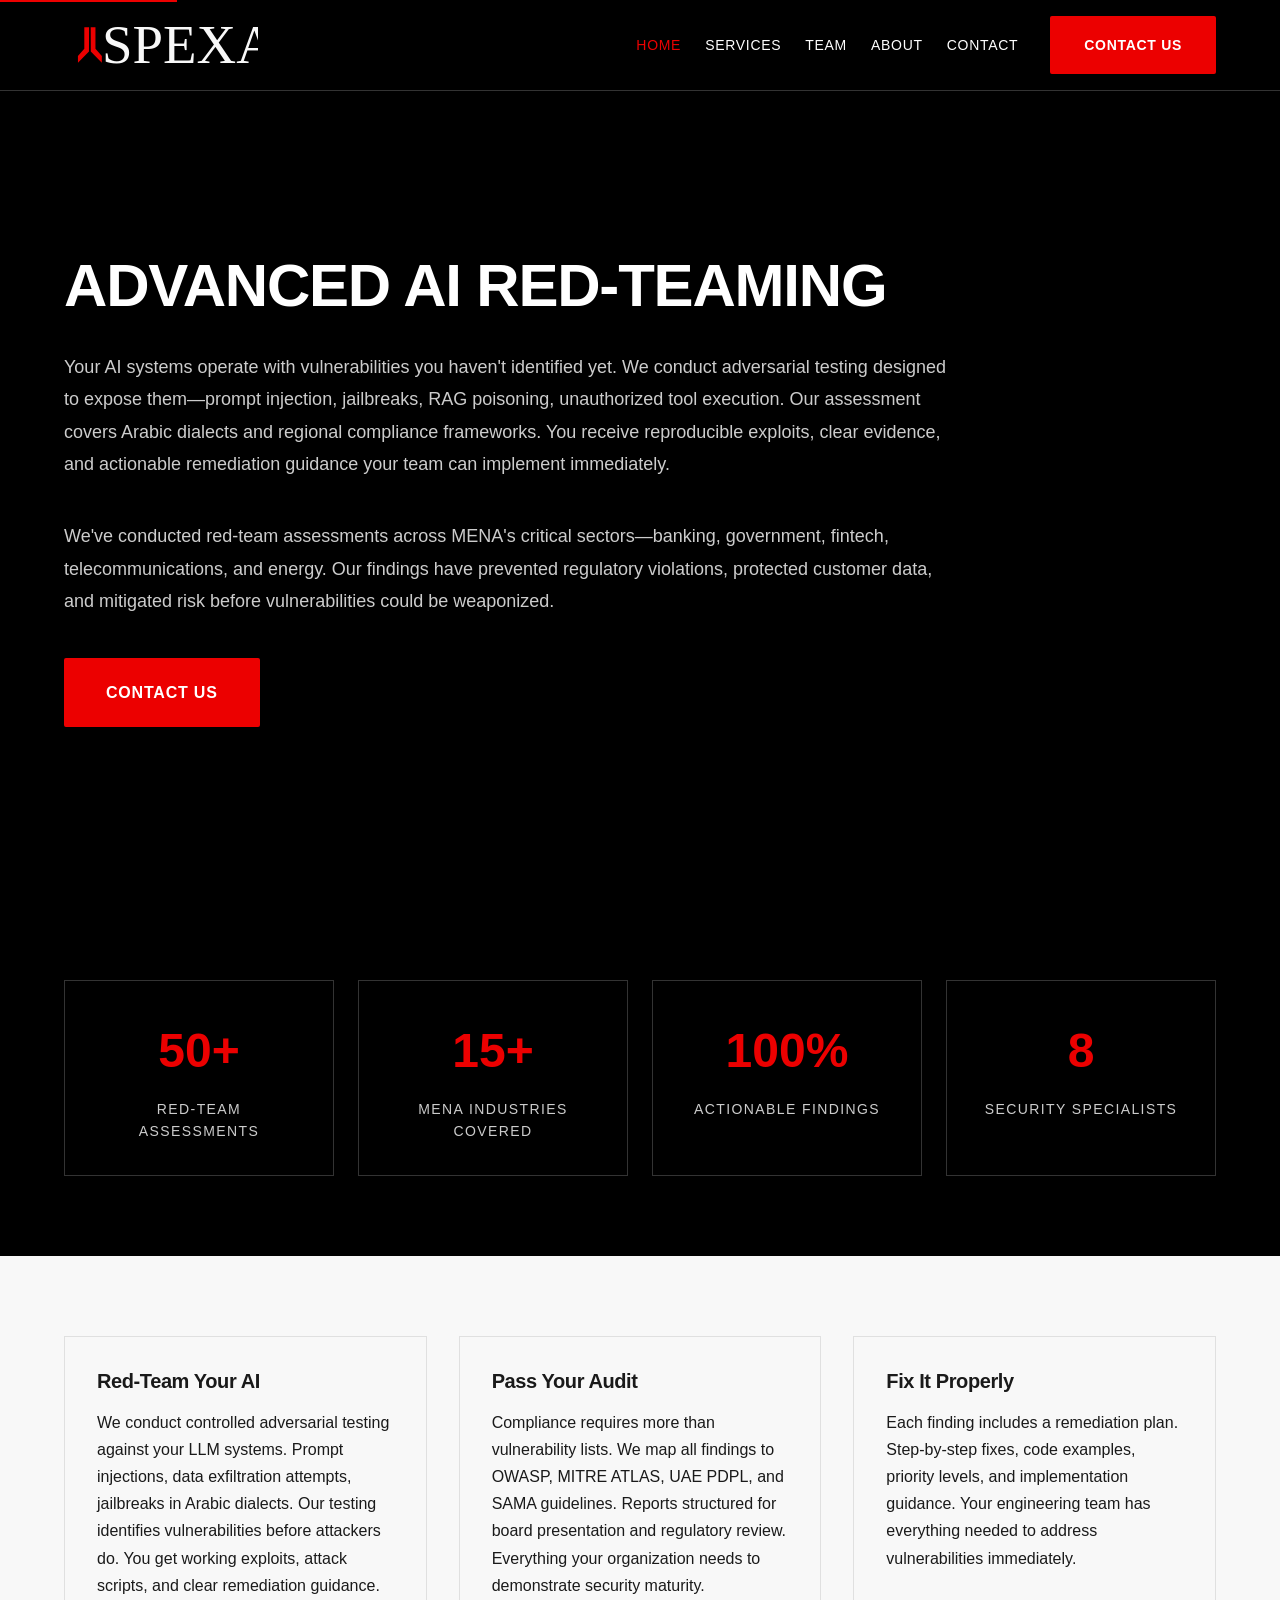
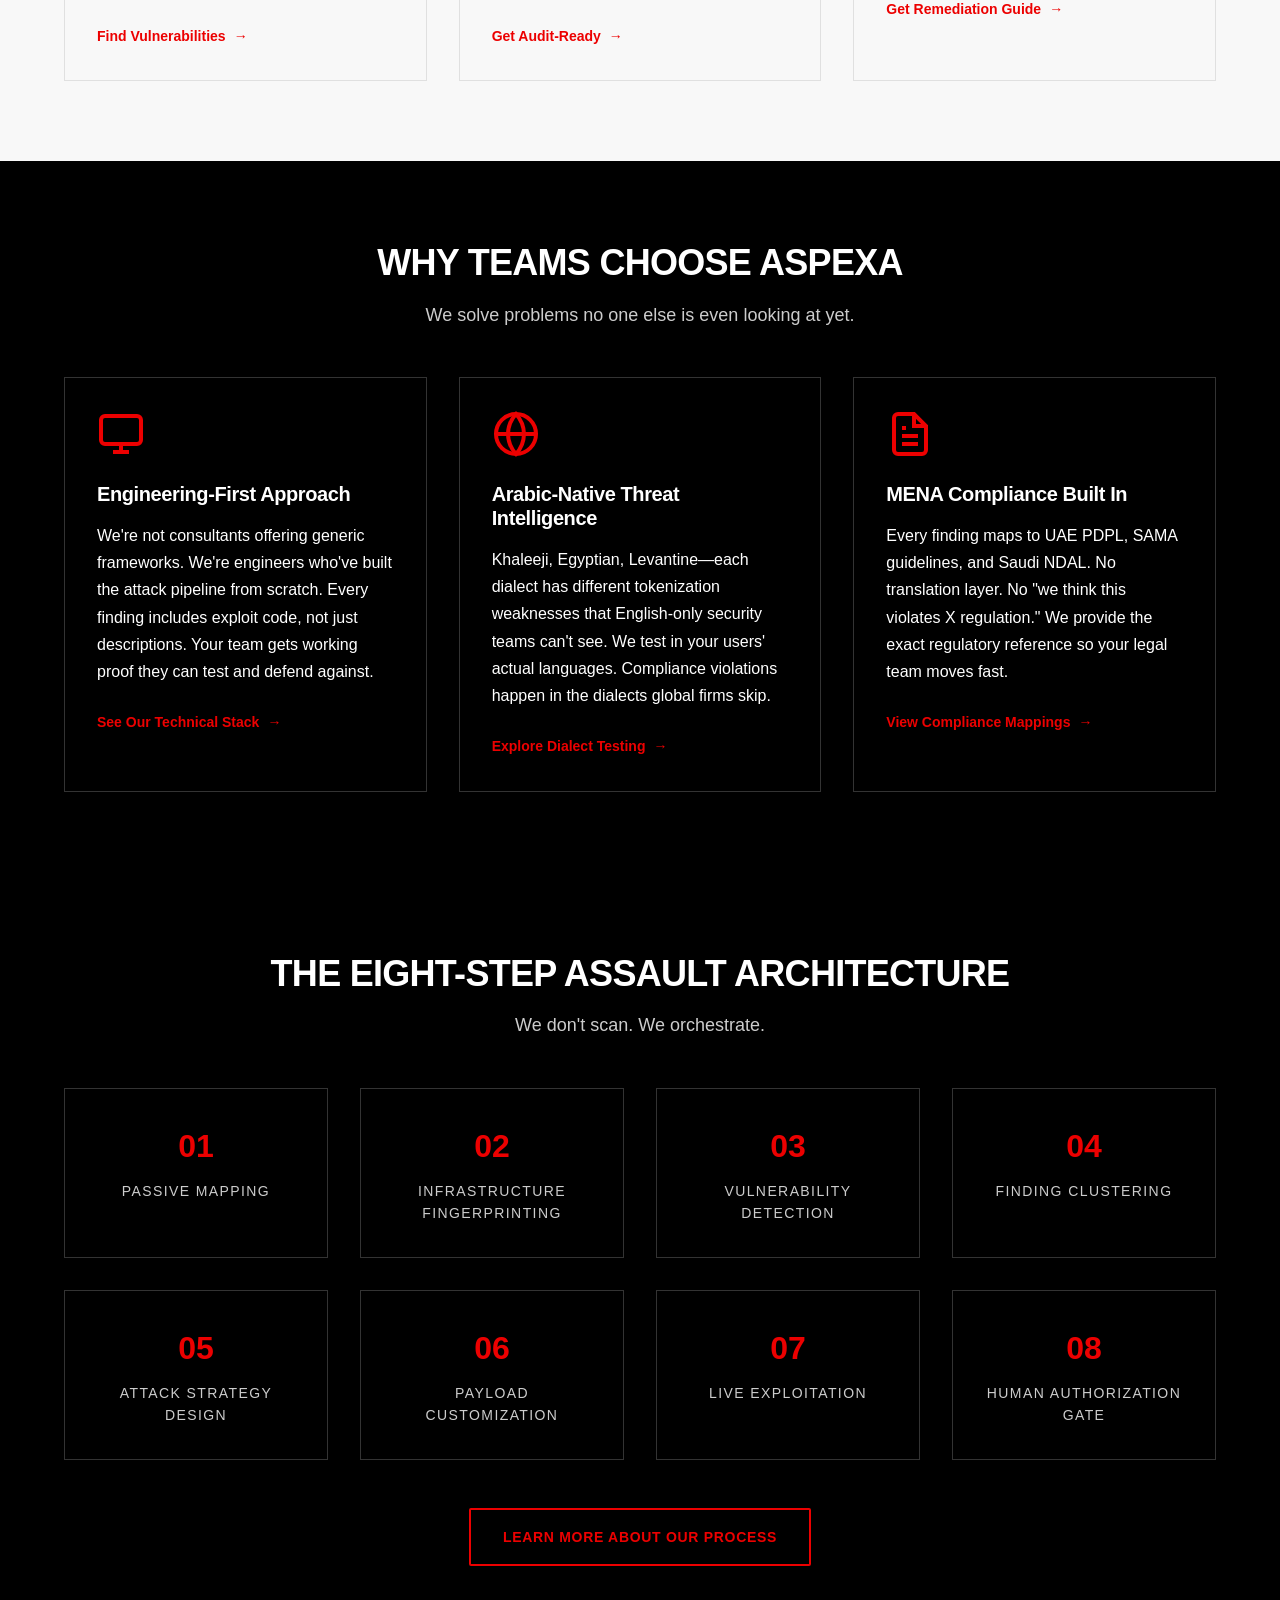
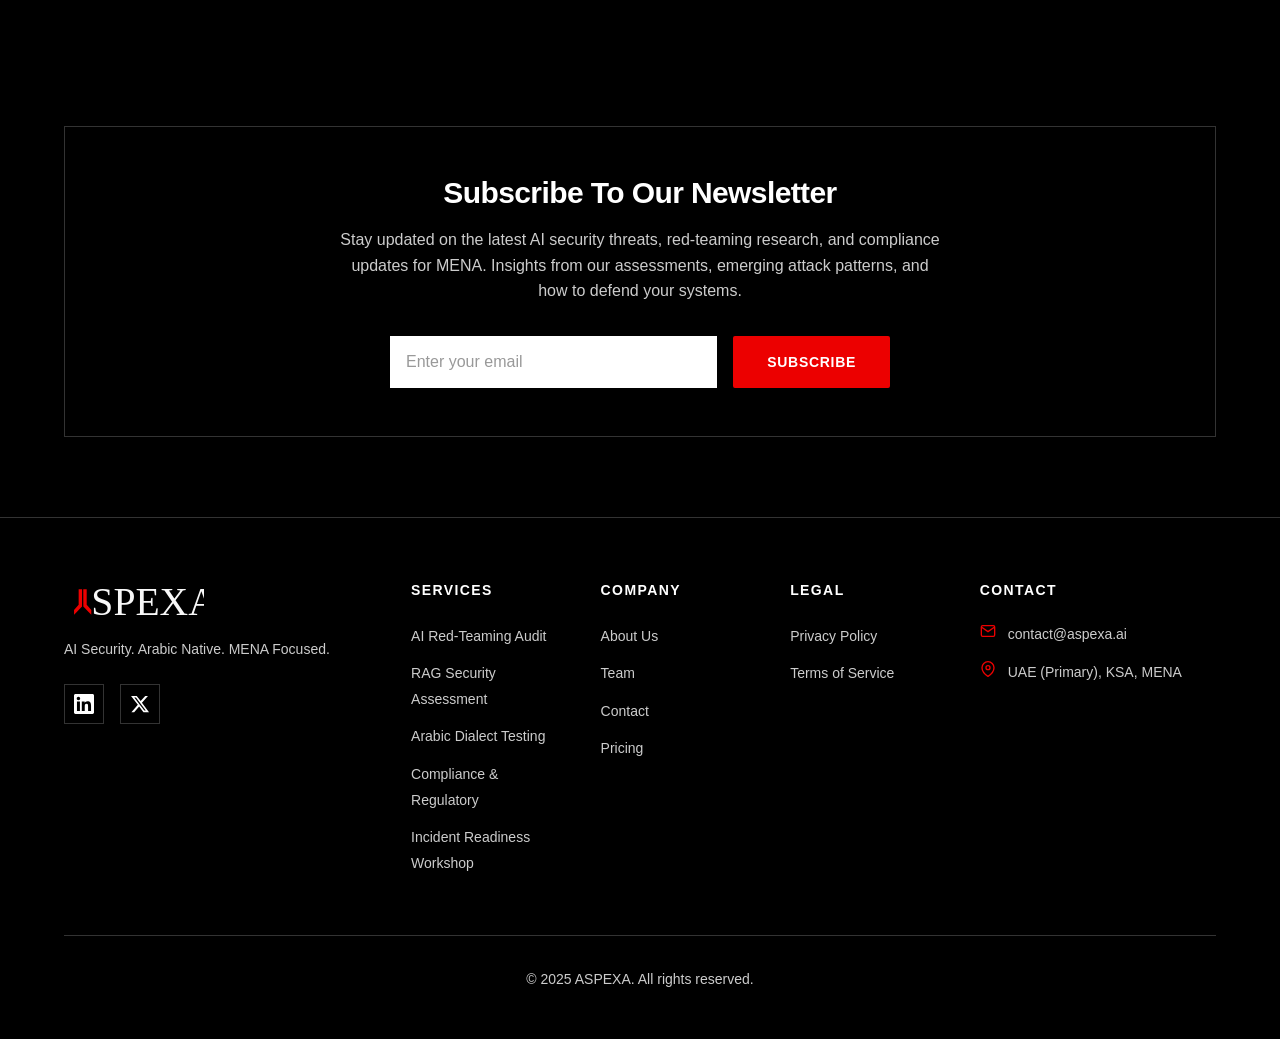
==== index.html @ b516cc1c "Build complete ASPEXA website with professional cybersecurity design - Add homepage with hero sectio" ====
<!DOCTYPE html>
<html lang="en">
<head>
  <meta charset="UTF-8">
  <meta name="viewport" content="width=device-width, initial-scale=1.0">
  <meta name="description" content="ASPEXA - Advanced AI Red-Teaming for MENA. We conduct adversarial testing against LLM systems in Arabic dialects with regional compliance mapping.">
  <meta name="keywords" content="AI security, red-teaming, Arabic AI, MENA cybersecurity, LLM security, prompt injection, RAG security">
  <meta name="author" content="ASPEXA">

  <!-- Open Graph -->
  <meta property="og:title" content="ASPEXA - Advanced AI Red-Teaming">
  <meta property="og:description" content="AI Security. Arabic Native. MENA Focused. We red-team AI systems in Arabic dialects and regional contexts.">
  <meta property="og:type" content="website">
  <meta property="og:url" content="https://aspexa.ai">
  <meta property="og:image" content="logos/PNG/Primary Logo/Aspexa_Logo_2025_Primary_White.png">

  <!-- Favicon -->
  <link rel="icon" type="image/png" href="logos/PNG/Snake Icons/Snake Head Icon Red.png">

  <title>ASPEXA - Advanced AI Red-Teaming</title>
  <link rel="stylesheet" href="css/styles.css">
</head>
<body>
  <!-- Skip to content link for accessibility -->
  <a href="#main-content" class="skip-link">Skip to main content</a>

  <!-- Navigation -->
  <nav class="navbar" role="navigation" aria-label="Main navigation">
    <div class="container navbar-inner">
      <a href="index.html" class="navbar-logo" aria-label="ASPEXA Home">
        <img src="logos/SVG/Primary Logo/Aspexa_Logo_2025_Primary_White.svg" alt="ASPEXA Logo" width="140" height="40">
      </a>

      <div class="navbar-menu">
        <ul class="navbar-links">
          <li><a href="index.html" class="navbar-link active">Home</a></li>
          <li><a href="services.html" class="navbar-link">Services</a></li>
          <li><a href="team.html" class="navbar-link">Team</a></li>
          <li><a href="about.html" class="navbar-link">About</a></li>
          <li><a href="contact.html" class="navbar-link">Contact</a></li>
        </ul>
        <a href="contact.html" class="btn btn-primary">Contact Us</a>
      </div>

      <button class="navbar-toggle" aria-label="Toggle menu" aria-expanded="false">
        <span></span>
        <span></span>
        <span></span>
      </button>
    </div>
  </nav>

  <!-- Mobile Menu -->
  <div class="mobile-menu" id="mobile-menu" role="navigation" aria-label="Mobile navigation">
    <ul class="mobile-menu-links">
      <li><a href="index.html" class="mobile-menu-link">Home</a></li>
      <li><a href="services.html" class="mobile-menu-link">Services</a></li>
      <li><a href="team.html" class="mobile-menu-link">Team</a></li>
      <li><a href="about.html" class="mobile-menu-link">About</a></li>
      <li><a href="contact.html" class="mobile-menu-link">Contact</a></li>
      <li><a href="pricing.html" class="mobile-menu-link">Pricing</a></li>
    </ul>
  </div>

  <!-- Main Content -->
  <main id="main-content">
    <!-- Hero Section -->
    <section class="hero section-dark">
      <div class="container">
        <div class="hero-content">
          <h1 class="hero-headline">Advanced AI Red-Teaming</h1>
          <p class="hero-subheadline">
            Your AI systems operate with vulnerabilities you haven't identified yet. We conduct adversarial testing designed to expose them—prompt injection, jailbreaks, RAG poisoning, unauthorized tool execution. Our assessment covers Arabic dialects and regional compliance frameworks. You receive reproducible exploits, clear evidence, and actionable remediation guidance your team can implement immediately.
          </p>
          <p class="hero-subheadline">
            We've conducted red-team assessments across MENA's critical sectors—banking, government, fintech, telecommunications, and energy. Our findings have prevented regulatory violations, protected customer data, and mitigated risk before vulnerabilities could be weaponized.
          </p>
          <a href="contact.html" class="btn btn-primary btn-lg">Contact Us</a>
        </div>
      </div>
    </section>

    <!-- Stats Section -->
    <section class="section section-dark">
      <div class="container">
        <div class="stats-grid">
          <div class="stat-card">
            <div class="stat-number">50+</div>
            <div class="stat-label">Red-Team Assessments</div>
          </div>
          <div class="stat-card">
            <div class="stat-number">15+</div>
            <div class="stat-label">MENA Industries Covered</div>
          </div>
          <div class="stat-card">
            <div class="stat-number">100%</div>
            <div class="stat-label">Actionable Findings</div>
          </div>
          <div class="stat-card">
            <div class="stat-number">8</div>
            <div class="stat-label">Security Specialists</div>
          </div>
        </div>
      </div>
    </section>

    <!-- Service Cards Section -->
    <section class="section section-light">
      <div class="container">
        <div class="grid grid-3">
          <article class="card">
            <h3 class="card-title">Red-Team Your AI</h3>
            <p class="card-content">
              We conduct controlled adversarial testing against your LLM systems. Prompt injections, data exfiltration attempts, jailbreaks in Arabic dialects. Our testing identifies vulnerabilities before attackers do. You get working exploits, attack scripts, and clear remediation guidance.
            </p>
            <a href="services.html" class="link-arrow">Find Vulnerabilities <span aria-hidden="true">&rarr;</span></a>
          </article>

          <article class="card">
            <h3 class="card-title">Pass Your Audit</h3>
            <p class="card-content">
              Compliance requires more than vulnerability lists. We map all findings to OWASP, MITRE ATLAS, UAE PDPL, and SAMA guidelines. Reports structured for board presentation and regulatory review. Everything your organization needs to demonstrate security maturity.
            </p>
            <a href="services.html" class="link-arrow">Get Audit-Ready <span aria-hidden="true">&rarr;</span></a>
          </article>

          <article class="card">
            <h3 class="card-title">Fix It Properly</h3>
            <p class="card-content">
              Each finding includes a remediation plan. Step-by-step fixes, code examples, priority levels, and implementation guidance. Your engineering team has everything needed to address vulnerabilities immediately.
            </p>
            <a href="services.html" class="link-arrow">Get Remediation Guide <span aria-hidden="true">&rarr;</span></a>
          </article>
        </div>
      </div>
    </section>

    <!-- Why Choose Us Section -->
    <section class="section section-dark">
      <div class="container">
        <div class="section-header text-center">
          <h2 class="section-title">Why Teams Choose ASPEXA</h2>
          <p class="section-subtitle" style="margin: 0 auto;">We solve problems no one else is even looking at yet.</p>
        </div>

        <div class="grid grid-3">
          <article class="card card-dark">
            <svg class="card-icon" viewBox="0 0 24 24" fill="none" stroke="currentColor" stroke-width="2" aria-hidden="true">
              <rect x="2" y="3" width="20" height="14" rx="2" ry="2"></rect>
              <line x1="8" y1="21" x2="16" y2="21"></line>
              <line x1="12" y1="17" x2="12" y2="21"></line>
            </svg>
            <h3 class="card-title">Engineering-First Approach</h3>
            <p class="card-content">
              We're not consultants offering generic frameworks. We're engineers who've built the attack pipeline from scratch. Every finding includes exploit code, not just descriptions. Your team gets working proof they can test and defend against.
            </p>
            <a href="about.html" class="link-arrow">See Our Technical Stack <span aria-hidden="true">&rarr;</span></a>
          </article>

          <article class="card card-dark">
            <svg class="card-icon" viewBox="0 0 24 24" fill="none" stroke="currentColor" stroke-width="2" aria-hidden="true">
              <circle cx="12" cy="12" r="10"></circle>
              <line x1="2" y1="12" x2="22" y2="12"></line>
              <path d="M12 2a15.3 15.3 0 0 1 4 10 15.3 15.3 0 0 1-4 10 15.3 15.3 0 0 1-4-10 15.3 15.3 0 0 1 4-10z"></path>
            </svg>
            <h3 class="card-title">Arabic-Native Threat Intelligence</h3>
            <p class="card-content">
              Khaleeji, Egyptian, Levantine—each dialect has different tokenization weaknesses that English-only security teams can't see. We test in your users' actual languages. Compliance violations happen in the dialects global firms skip.
            </p>
            <a href="services.html" class="link-arrow">Explore Dialect Testing <span aria-hidden="true">&rarr;</span></a>
          </article>

          <article class="card card-dark">
            <svg class="card-icon" viewBox="0 0 24 24" fill="none" stroke="currentColor" stroke-width="2" aria-hidden="true">
              <path d="M14 2H6a2 2 0 0 0-2 2v16a2 2 0 0 0 2 2h12a2 2 0 0 0 2-2V8z"></path>
              <polyline points="14 2 14 8 20 8"></polyline>
              <line x1="16" y1="13" x2="8" y2="13"></line>
              <line x1="16" y1="17" x2="8" y2="17"></line>
              <polyline points="10 9 9 9 8 9"></polyline>
            </svg>
            <h3 class="card-title">MENA Compliance Built In</h3>
            <p class="card-content">
              Every finding maps to UAE PDPL, SAMA guidelines, and Saudi NDAL. No translation layer. No "we think this violates X regulation." We provide the exact regulatory reference so your legal team moves fast.
            </p>
            <a href="about.html" class="link-arrow">View Compliance Mappings <span aria-hidden="true">&rarr;</span></a>
          </article>
        </div>
      </div>
    </section>

    <!-- Methodology Section -->
    <section class="section section-dark">
      <div class="container">
        <div class="section-header text-center">
          <h2 class="section-title">The Eight-Step Assault Architecture</h2>
          <p class="section-subtitle" style="margin: 0 auto;">We don't scan. We orchestrate.</p>
        </div>

        <div class="grid grid-4">
          <div class="stat-card">
            <div class="stat-number" style="font-size: 2rem;">01</div>
            <div class="stat-label">Passive Mapping</div>
          </div>
          <div class="stat-card">
            <div class="stat-number" style="font-size: 2rem;">02</div>
            <div class="stat-label">Infrastructure Fingerprinting</div>
          </div>
          <div class="stat-card">
            <div class="stat-number" style="font-size: 2rem;">03</div>
            <div class="stat-label">Vulnerability Detection</div>
          </div>
          <div class="stat-card">
            <div class="stat-number" style="font-size: 2rem;">04</div>
            <div class="stat-label">Finding Clustering</div>
          </div>
          <div class="stat-card">
            <div class="stat-number" style="font-size: 2rem;">05</div>
            <div class="stat-label">Attack Strategy Design</div>
          </div>
          <div class="stat-card">
            <div class="stat-number" style="font-size: 2rem;">06</div>
            <div class="stat-label">Payload Customization</div>
          </div>
          <div class="stat-card">
            <div class="stat-number" style="font-size: 2rem;">07</div>
            <div class="stat-label">Live Exploitation</div>
          </div>
          <div class="stat-card">
            <div class="stat-number" style="font-size: 2rem;">08</div>
            <div class="stat-label">Human Authorization Gate</div>
          </div>
        </div>

        <div class="text-center" style="margin-top: var(--space-12);">
          <a href="about.html#methodology" class="btn btn-secondary">Learn More About Our Process</a>
        </div>
      </div>
    </section>

    <!-- Newsletter Section -->
    <section class="section section-dark">
      <div class="container">
        <div class="newsletter">
          <h2 class="newsletter-title">Subscribe To Our Newsletter</h2>
          <p class="newsletter-subtitle">
            Stay updated on the latest AI security threats, red-teaming research, and compliance updates for MENA. Insights from our assessments, emerging attack patterns, and how to defend your systems.
          </p>
          <form class="newsletter-form" action="#" method="POST">
            <label for="newsletter-email" class="sr-only">Email address</label>
            <input type="email" id="newsletter-email" name="email" class="newsletter-input" placeholder="Enter your email" required>
            <button type="submit" class="btn btn-primary">Subscribe</button>
          </form>
        </div>
      </div>
    </section>
  </main>

  <!-- Footer -->
  <footer class="footer" role="contentinfo">
    <div class="container">
      <div class="footer-grid">
        <!-- Brand Column -->
        <div class="footer-brand">
          <img src="logos/SVG/Primary Logo/Aspexa_Logo_2025_Primary_White.svg" alt="ASPEXA" class="footer-brand-logo" width="140" height="40">
          <p class="footer-tagline">AI Security. Arabic Native. MENA Focused.</p>
          <div class="footer-social">
            <a href="https://linkedin.com/company/aspexa" aria-label="LinkedIn" target="_blank" rel="noopener noreferrer">
              <svg width="20" height="20" viewBox="0 0 24 24" fill="currentColor" aria-hidden="true">
                <path d="M20.447 20.452h-3.554v-5.569c0-1.328-.027-3.037-1.852-3.037-1.853 0-2.136 1.445-2.136 2.939v5.667H9.351V9h3.414v1.561h.046c.477-.9 1.637-1.85 3.37-1.85 3.601 0 4.267 2.37 4.267 5.455v6.286zM5.337 7.433c-1.144 0-2.063-.926-2.063-2.065 0-1.138.92-2.063 2.063-2.063 1.14 0 2.064.925 2.064 2.063 0 1.139-.925 2.065-2.064 2.065zm1.782 13.019H3.555V9h3.564v11.452zM22.225 0H1.771C.792 0 0 .774 0 1.729v20.542C0 23.227.792 24 1.771 24h20.451C23.2 24 24 23.227 24 22.271V1.729C24 .774 23.2 0 22.222 0h.003z"/>
              </svg>
            </a>
            <a href="https://twitter.com/aspexa_ai" aria-label="Twitter" target="_blank" rel="noopener noreferrer">
              <svg width="20" height="20" viewBox="0 0 24 24" fill="currentColor" aria-hidden="true">
                <path d="M18.244 2.25h3.308l-7.227 8.26 8.502 11.24H16.17l-5.214-6.817L4.99 21.75H1.68l7.73-8.835L1.254 2.25H8.08l4.713 6.231zm-1.161 17.52h1.833L7.084 4.126H5.117z"/>
              </svg>
            </a>
          </div>
        </div>

        <!-- Services Column -->
        <div>
          <h3 class="footer-heading">Services</h3>
          <ul class="footer-links">
            <li><a href="services.html#red-teaming">AI Red-Teaming Audit</a></li>
            <li><a href="services.html#rag">RAG Security Assessment</a></li>
            <li><a href="services.html#arabic">Arabic Dialect Testing</a></li>
            <li><a href="services.html#compliance">Compliance & Regulatory</a></li>
            <li><a href="services.html#workshop">Incident Readiness Workshop</a></li>
          </ul>
        </div>

        <!-- Company Column -->
        <div>
          <h3 class="footer-heading">Company</h3>
          <ul class="footer-links">
            <li><a href="about.html">About Us</a></li>
            <li><a href="team.html">Team</a></li>
            <li><a href="contact.html">Contact</a></li>
            <li><a href="pricing.html">Pricing</a></li>
          </ul>
        </div>

        <!-- Legal Column -->
        <div>
          <h3 class="footer-heading">Legal</h3>
          <ul class="footer-links">
            <li><a href="privacy.html">Privacy Policy</a></li>
            <li><a href="terms.html">Terms of Service</a></li>
          </ul>
        </div>

        <!-- Contact Column -->
        <div>
          <h3 class="footer-heading">Contact</h3>
          <div class="footer-contact-item">
            <svg width="16" height="16" viewBox="0 0 24 24" fill="none" stroke="currentColor" stroke-width="2" aria-hidden="true">
              <path d="M4 4h16c1.1 0 2 .9 2 2v12c0 1.1-.9 2-2 2H4c-1.1 0-2-.9-2-2V6c0-1.1.9-2 2-2z"></path>
              <polyline points="22,6 12,13 2,6"></polyline>
            </svg>
            <span>contact@aspexa.ai</span>
          </div>
          <div class="footer-contact-item">
            <svg width="16" height="16" viewBox="0 0 24 24" fill="none" stroke="currentColor" stroke-width="2" aria-hidden="true">
              <path d="M21 10c0 7-9 13-9 13s-9-6-9-13a9 9 0 0 1 18 0z"></path>
              <circle cx="12" cy="10" r="3"></circle>
            </svg>
            <span>UAE (Primary), KSA, MENA</span>
          </div>
        </div>
      </div>

      <div class="footer-bottom">
        <p>&copy; 2025 ASPEXA. All rights reserved.</p>
      </div>
    </div>
  </footer>

  <script src="js/main.js"></script>
</body>
</html>
---- css/styles.css ----
/* ASPEXA Website Stylesheet
   Design: Clean, minimalist, professional cybersecurity aesthetic
   Colors: #000000 (black), #EC0000 (red), #F8F8F8 (light gray)
*/

/* ========================================
   CSS CUSTOM PROPERTIES (Design Tokens)
======================================== */
:root {
  /* Colors */
  --color-primary-black: #000000;
  --color-accent-red: #EC0000;
  --color-light-gray: #F8F8F8;
  --color-white: #FFFFFF;
  --color-text-dark: #1A1A1A;
  --color-text-light: #CCCCCC;
  --color-border: #333333;
  --color-border-light: #E0E0E0;

  /* Typography */
  --font-family: -apple-system, BlinkMacSystemFont, 'Segoe UI', Roboto, Helvetica, Arial, sans-serif;
  --font-family-mono: 'SF Mono', 'Fira Code', 'Fira Mono', Consolas, monospace;

  --font-size-xs: 0.75rem;
  --font-size-sm: 0.875rem;
  --font-size-base: 1rem;
  --font-size-lg: 1.125rem;
  --font-size-xl: 1.25rem;
  --font-size-2xl: 1.5rem;
  --font-size-3xl: 1.875rem;
  --font-size-4xl: 2.25rem;
  --font-size-5xl: 3rem;
  --font-size-6xl: 3.75rem;

  /* Spacing (8px baseline) */
  --space-1: 0.25rem;
  --space-2: 0.5rem;
  --space-3: 0.75rem;
  --space-4: 1rem;
  --space-5: 1.25rem;
  --space-6: 1.5rem;
  --space-8: 2rem;
  --space-10: 2.5rem;
  --space-12: 3rem;
  --space-16: 4rem;
  --space-20: 5rem;
  --space-24: 6rem;

  /* Layout */
  --max-width: 1200px;
  --max-width-narrow: 800px;
  --border-radius: 2px;

  /* Transitions */
  --transition-fast: 150ms ease;
  --transition-base: 200ms ease;
}

/* ========================================
   CSS RESET & BASE STYLES
======================================== */
*, *::before, *::after {
  box-sizing: border-box;
  margin: 0;
  padding: 0;
}

html {
  font-size: 16px;
  scroll-behavior: smooth;
}

body {
  font-family: var(--font-family);
  font-size: var(--font-size-base);
  line-height: 1.6;
  color: var(--color-white);
  background-color: var(--color-primary-black);
  -webkit-font-smoothing: antialiased;
  -moz-osx-font-smoothing: grayscale;
}

img {
  max-width: 100%;
  height: auto;
  display: block;
}

a {
  color: inherit;
  text-decoration: none;
}

ul, ol {
  list-style: none;
}

button, input, textarea, select {
  font-family: inherit;
  font-size: inherit;
}

/* ========================================
   TYPOGRAPHY
======================================== */
h1, h2, h3, h4, h5, h6 {
  font-weight: 700;
  line-height: 1.2;
  letter-spacing: -0.02em;
}

h1 {
  font-size: var(--font-size-5xl);
}

h2 {
  font-size: var(--font-size-4xl);
}

h3 {
  font-size: var(--font-size-2xl);
}

h4 {
  font-size: var(--font-size-xl);
}

h5 {
  font-size: var(--font-size-lg);
}

h6 {
  font-size: var(--font-size-base);
}

p {
  margin-bottom: var(--space-4);
}

.text-uppercase {
  text-transform: uppercase;
  letter-spacing: 0.05em;
}

.text-red {
  color: var(--color-accent-red);
}

.text-gray {
  color: var(--color-text-light);
}

.text-dark {
  color: var(--color-text-dark);
}

/* ========================================
   LAYOUT UTILITIES
======================================== */
.container {
  width: 100%;
  max-width: var(--max-width);
  margin: 0 auto;
  padding: 0 var(--space-6);
}

.container-narrow {
  max-width: var(--max-width-narrow);
}

.section {
  padding: var(--space-20) 0;
}

.section-dark {
  background-color: var(--color-primary-black);
  color: var(--color-white);
}

.section-light {
  background-color: var(--color-light-gray);
  color: var(--color-text-dark);
}

.section-white {
  background-color: var(--color-white);
  color: var(--color-text-dark);
}

/* Grid System */
.grid {
  display: grid;
  gap: var(--space-8);
}

.grid-2 {
  grid-template-columns: repeat(2, 1fr);
}

.grid-3 {
  grid-template-columns: repeat(3, 1fr);
}

.grid-4 {
  grid-template-columns: repeat(4, 1fr);
}

.grid-5 {
  grid-template-columns: repeat(5, 1fr);
}

/* Flexbox Utilities */
.flex {
  display: flex;
}

.flex-col {
  flex-direction: column;
}

.items-center {
  align-items: center;
}

.justify-center {
  justify-content: center;
}

.justify-between {
  justify-content: space-between;
}

.gap-4 {
  gap: var(--space-4);
}

.gap-6 {
  gap: var(--space-6);
}

.gap-8 {
  gap: var(--space-8);
}

.text-center {
  text-align: center;
}

/* ========================================
   BUTTONS
======================================== */
.btn {
  display: inline-flex;
  align-items: center;
  justify-content: center;
  padding: var(--space-4) var(--space-8);
  font-weight: 700;
  text-transform: uppercase;
  letter-spacing: 0.05em;
  font-size: var(--font-size-sm);
  border: 2px solid transparent;
  border-radius: var(--border-radius);
  cursor: pointer;
  transition: background-color var(--transition-fast), color var(--transition-fast), border-color var(--transition-fast);
}

.btn-primary {
  background-color: var(--color-accent-red);
  color: var(--color-white);
  border-color: var(--color-accent-red);
}

.btn-primary:hover {
  background-color: #c70000;
  border-color: #c70000;
}

.btn-secondary {
  background-color: transparent;
  color: var(--color-accent-red);
  border-color: var(--color-accent-red);
}

.btn-secondary:hover {
  background-color: var(--color-accent-red);
  color: var(--color-white);
}

.btn-dark {
  background-color: var(--color-primary-black);
  color: var(--color-white);
  border-color: var(--color-primary-black);
}

.btn-dark:hover {
  background-color: var(--color-text-dark);
  border-color: var(--color-text-dark);
}

.btn-sm {
  padding: var(--space-2) var(--space-4);
  font-size: var(--font-size-xs);
}

.btn-lg {
  padding: var(--space-5) var(--space-10);
  font-size: var(--font-size-base);
}

/* Link Buttons */
.link-arrow {
  display: inline-flex;
  align-items: center;
  gap: var(--space-2);
  color: var(--color-accent-red);
  font-weight: 600;
  font-size: var(--font-size-sm);
}

.link-arrow:hover {
  text-decoration: underline;
}

/* ========================================
   NAVIGATION
======================================== */
.navbar {
  position: fixed;
  top: 0;
  left: 0;
  right: 0;
  z-index: 1000;
  background-color: var(--color-primary-black);
  border-bottom: 1px solid var(--color-border);
  padding: var(--space-4) 0;
}

.navbar-inner {
  display: flex;
  align-items: center;
  justify-content: space-between;
}

.navbar-logo img {
  height: 40px;
  width: auto;
}

.navbar-menu {
  display: flex;
  align-items: center;
  gap: var(--space-8);
}

.navbar-links {
  display: flex;
  gap: var(--space-6);
}

.navbar-link {
  font-size: var(--font-size-sm);
  font-weight: 500;
  text-transform: uppercase;
  letter-spacing: 0.05em;
  color: var(--color-white);
  transition: color var(--transition-fast);
}

.navbar-link:hover,
.navbar-link.active {
  color: var(--color-accent-red);
}

.navbar-toggle {
  display: none;
  flex-direction: column;
  gap: 5px;
  background: none;
  border: none;
  cursor: pointer;
  padding: var(--space-2);
}

.navbar-toggle span {
  display: block;
  width: 24px;
  height: 2px;
  background-color: var(--color-white);
  transition: transform var(--transition-fast), opacity var(--transition-fast);
}

/* Mobile Menu */
.mobile-menu {
  display: none;
  position: fixed;
  top: 73px;
  left: 0;
  right: 0;
  bottom: 0;
  background-color: var(--color-primary-black);
  padding: var(--space-8);
  z-index: 999;
}

.mobile-menu.active {
  display: block;
}

.mobile-menu-links {
  display: flex;
  flex-direction: column;
  gap: var(--space-6);
}

.mobile-menu-link {
  font-size: var(--font-size-xl);
  font-weight: 600;
  text-transform: uppercase;
  color: var(--color-white);
  padding: var(--space-4) 0;
  border-bottom: 1px solid var(--color-border);
}

.mobile-menu-link:hover {
  color: var(--color-accent-red);
}

/* ========================================
   HERO SECTION
======================================== */
.hero {
  min-height: 100vh;
  display: flex;
  align-items: center;
  padding-top: 80px;
  background-color: var(--color-primary-black);
}

.hero-content {
  max-width: 900px;
}

.hero-headline {
  font-size: var(--font-size-6xl);
  font-weight: 700;
  text-transform: uppercase;
  margin-bottom: var(--space-8);
  line-height: 1.1;
}

.hero-subheadline {
  font-size: var(--font-size-lg);
  color: var(--color-text-light);
  line-height: 1.8;
  margin-bottom: var(--space-10);
}

/* ========================================
   STATS SECTION
======================================== */
.stats-grid {
  display: grid;
  grid-template-columns: repeat(4, 1fr);
  gap: var(--space-6);
}

.stat-card {
  text-align: center;
  padding: var(--space-8);
  border: 1px solid var(--color-border);
}

.stat-number {
  font-size: var(--font-size-5xl);
  font-weight: 700;
  color: var(--color-accent-red);
  margin-bottom: var(--space-2);
}

.stat-label {
  font-size: var(--font-size-sm);
  text-transform: uppercase;
  letter-spacing: 0.1em;
  color: var(--color-text-light);
}

/* ========================================
   CARDS
======================================== */
.card {
  background-color: var(--color-light-gray);
  color: var(--color-text-dark);
  padding: var(--space-8);
  border: 1px solid var(--color-border-light);
}

.card-dark {
  background-color: var(--color-primary-black);
  color: var(--color-white);
  border-color: var(--color-border);
}

.card-title {
  font-size: var(--font-size-xl);
  font-weight: 700;
  margin-bottom: var(--space-4);
}

.card-content {
  font-size: var(--font-size-base);
  line-height: 1.7;
  margin-bottom: var(--space-6);
}

.card-icon {
  width: 48px;
  height: 48px;
  margin-bottom: var(--space-4);
  color: var(--color-accent-red);
}

/* Service Cards */
.service-card {
  padding: var(--space-8);
  background-color: var(--color-light-gray);
  color: var(--color-text-dark);
}

.service-card-title {
  font-size: var(--font-size-2xl);
  font-weight: 700;
  margin-bottom: var(--space-4);
}

.service-card-description {
  margin-bottom: var(--space-6);
  color: var(--color-text-dark);
  line-height: 1.7;
}

.service-card-list {
  margin-bottom: var(--space-6);
}

.service-card-list li {
  position: relative;
  padding-left: var(--space-6);
  margin-bottom: var(--space-2);
  font-size: var(--font-size-sm);
}

.service-card-list li::before {
  content: "";
  position: absolute;
  left: 0;
  top: 8px;
  width: 8px;
  height: 8px;
  background-color: var(--color-accent-red);
}

/* ========================================
   SECTION HEADERS
======================================== */
.section-header {
  margin-bottom: var(--space-12);
}

.section-title {
  font-size: var(--font-size-4xl);
  font-weight: 700;
  text-transform: uppercase;
  margin-bottom: var(--space-4);
}

.section-subtitle {
  font-size: var(--font-size-lg);
  color: var(--color-text-light);
  max-width: 700px;
}

.section-light .section-subtitle {
  color: #666;
}

/* ========================================
   METHODOLOGY / TIMELINE
======================================== */
.timeline {
  position: relative;
}

.timeline-item {
  display: flex;
  gap: var(--space-6);
  padding-bottom: var(--space-8);
}

.timeline-number {
  flex-shrink: 0;
  width: 48px;
  height: 48px;
  display: flex;
  align-items: center;
  justify-content: center;
  background-color: var(--color-accent-red);
  color: var(--color-white);
  font-weight: 700;
  font-size: var(--font-size-lg);
}

.timeline-content h4 {
  font-size: var(--font-size-lg);
  font-weight: 700;
  margin-bottom: var(--space-2);
}

.timeline-content p {
  color: var(--color-text-light);
  font-size: var(--font-size-sm);
}

/* ========================================
   NEWSLETTER
======================================== */
.newsletter {
  background-color: var(--color-primary-black);
  border: 1px solid var(--color-border);
  padding: var(--space-12);
  text-align: center;
}

.newsletter-title {
  font-size: var(--font-size-3xl);
  margin-bottom: var(--space-4);
}

.newsletter-subtitle {
  color: var(--color-text-light);
  margin-bottom: var(--space-8);
  max-width: 600px;
  margin-left: auto;
  margin-right: auto;
}

.newsletter-form {
  display: flex;
  gap: var(--space-4);
  max-width: 500px;
  margin: 0 auto;
}

.newsletter-input {
  flex: 1;
  padding: var(--space-4);
  background-color: var(--color-white);
  border: none;
  color: var(--color-text-dark);
  font-size: var(--font-size-base);
}

.newsletter-input::placeholder {
  color: #999;
}

/* ========================================
   FOOTER
======================================== */
.footer {
  background-color: var(--color-primary-black);
  border-top: 1px solid var(--color-border);
  padding: var(--space-16) 0 var(--space-8);
}

.footer-grid {
  display: grid;
  grid-template-columns: 2fr 1fr 1fr 1fr 1.5fr;
  gap: var(--space-8);
  margin-bottom: var(--space-12);
}

.footer-brand-logo {
  height: 40px;
  margin-bottom: var(--space-4);
}

.footer-tagline {
  color: var(--color-text-light);
  font-size: var(--font-size-sm);
  margin-bottom: var(--space-6);
}

.footer-social {
  display: flex;
  gap: var(--space-4);
}

.footer-social a {
  width: 40px;
  height: 40px;
  display: flex;
  align-items: center;
  justify-content: center;
  border: 1px solid var(--color-border);
  color: var(--color-white);
  transition: background-color var(--transition-fast), color var(--transition-fast);
}

.footer-social a:hover {
  background-color: var(--color-accent-red);
  border-color: var(--color-accent-red);
}

.footer-heading {
  font-size: var(--font-size-sm);
  text-transform: uppercase;
  letter-spacing: 0.1em;
  margin-bottom: var(--space-6);
  color: var(--color-white);
}

.footer-links li {
  margin-bottom: var(--space-3);
}

.footer-links a {
  color: var(--color-text-light);
  font-size: var(--font-size-sm);
  transition: color var(--transition-fast);
}

.footer-links a:hover {
  color: var(--color-accent-red);
}

.footer-contact-item {
  display: flex;
  gap: var(--space-3);
  margin-bottom: var(--space-4);
  color: var(--color-text-light);
  font-size: var(--font-size-sm);
}

.footer-contact-item svg {
  flex-shrink: 0;
  color: var(--color-accent-red);
}

.footer-bottom {
  padding-top: var(--space-8);
  border-top: 1px solid var(--color-border);
  text-align: center;
  color: var(--color-text-light);
  font-size: var(--font-size-sm);
}

/* ========================================
   FORMS
======================================== */
.form-group {
  margin-bottom: var(--space-6);
}

.form-label {
  display: block;
  margin-bottom: var(--space-2);
  font-weight: 600;
  font-size: var(--font-size-sm);
}

.form-input,
.form-select,
.form-textarea {
  width: 100%;
  padding: var(--space-4);
  background-color: var(--color-white);
  border: 1px solid var(--color-border-light);
  color: var(--color-text-dark);
  font-size: var(--font-size-base);
  border-radius: var(--border-radius);
}

.form-input:focus,
.form-select:focus,
.form-textarea:focus {
  outline: none;
  border-color: var(--color-accent-red);
}

.form-textarea {
  min-height: 150px;
  resize: vertical;
}

.form-checkbox {
  display: flex;
  align-items: flex-start;
  gap: var(--space-3);
}

.form-checkbox input {
  margin-top: 4px;
  accent-color: var(--color-accent-red);
}

.form-checkbox label {
  font-size: var(--font-size-sm);
  color: var(--color-text-light);
}

.form-error {
  color: var(--color-accent-red);
  font-size: var(--font-size-sm);
  margin-top: var(--space-2);
}

/* ========================================
   FAQ ACCORDION
======================================== */
.accordion {
  border: 1px solid var(--color-border);
}

.accordion-item {
  border-bottom: 1px solid var(--color-border);
}

.accordion-item:last-child {
  border-bottom: none;
}

.accordion-header {
  width: 100%;
  padding: var(--space-6);
  background: none;
  border: none;
  text-align: left;
  cursor: pointer;
  display: flex;
  justify-content: space-between;
  align-items: center;
  gap: var(--space-4);
  color: var(--color-white);
  font-weight: 600;
  font-size: var(--font-size-base);
}

.accordion-header:hover {
  color: var(--color-accent-red);
}

.accordion-icon {
  flex-shrink: 0;
  width: 20px;
  height: 20px;
  transition: transform var(--transition-base);
}

.accordion-item.active .accordion-icon {
  transform: rotate(45deg);
}

.accordion-content {
  display: none;
  padding: 0 var(--space-6) var(--space-6);
  color: var(--color-text-light);
  line-height: 1.8;
}

.accordion-item.active .accordion-content {
  display: block;
}

/* ========================================
   TEAM CARDS
======================================== */
.team-grid {
  display: grid;
  grid-template-columns: repeat(5, 1fr);
  gap: var(--space-6);
}

.team-card {
  background-color: var(--color-light-gray);
  text-align: center;
  padding: var(--space-6);
}

.team-card-image {
  width: 150px;
  height: 150px;
  margin: 0 auto var(--space-4);
  background-color: #ddd;
  display: flex;
  align-items: center;
  justify-content: center;
  color: #999;
  font-size: var(--font-size-sm);
}

.team-card-image img {
  width: 100%;
  height: 100%;
  object-fit: cover;
}

.team-card-name {
  font-size: var(--font-size-lg);
  font-weight: 700;
  color: var(--color-text-dark);
  margin-bottom: var(--space-2);
}

.team-card-role {
  font-size: var(--font-size-sm);
  color: var(--color-accent-red);
  margin-bottom: var(--space-4);
}

.team-card-linkedin {
  display: inline-flex;
  align-items: center;
  justify-content: center;
  width: 36px;
  height: 36px;
  border: 1px solid var(--color-border-light);
  color: var(--color-text-dark);
  transition: background-color var(--transition-fast), color var(--transition-fast);
}

.team-card-linkedin:hover {
  background-color: var(--color-accent-red);
  border-color: var(--color-accent-red);
  color: var(--color-white);
}

/* Team page - larger cards */
.team-grid-large {
  grid-template-columns: repeat(2, 1fr);
  gap: var(--space-8);
}

.team-card-large {
  padding: var(--space-8);
}

.team-card-large .team-card-image {
  width: 200px;
  height: 200px;
}

/* ========================================
   COMPARISON TABLE
======================================== */
.comparison-table {
  width: 100%;
  border-collapse: collapse;
}

.comparison-table th,
.comparison-table td {
  padding: var(--space-4) var(--space-6);
  text-align: left;
  border: 1px solid var(--color-border);
}

.comparison-table th {
  background-color: rgba(255, 255, 255, 0.05);
  font-weight: 700;
  text-transform: uppercase;
  font-size: var(--font-size-sm);
  letter-spacing: 0.05em;
}

.comparison-table td {
  font-size: var(--font-size-sm);
  color: var(--color-text-light);
}

.comparison-table .highlight {
  background-color: rgba(236, 0, 0, 0.1);
  color: var(--color-white);
}

/* ========================================
   PAGE HEADER
======================================== */
.page-header {
  padding-top: 150px;
  padding-bottom: var(--space-16);
  background-color: var(--color-primary-black);
}

.page-header-content {
  max-width: 800px;
}

.page-title {
  font-size: var(--font-size-5xl);
  font-weight: 700;
  text-transform: uppercase;
  margin-bottom: var(--space-6);
}

.page-subtitle {
  font-size: var(--font-size-lg);
  color: var(--color-text-light);
  line-height: 1.8;
}

/* ========================================
   PRICING CARDS
======================================== */
.pricing-grid {
  display: grid;
  grid-template-columns: repeat(3, 1fr);
  gap: var(--space-8);
}

.pricing-card {
  background-color: var(--color-light-gray);
  color: var(--color-text-dark);
  padding: var(--space-8);
  text-align: center;
}

.pricing-card-tier {
  font-size: var(--font-size-sm);
  text-transform: uppercase;
  letter-spacing: 0.1em;
  color: var(--color-accent-red);
  margin-bottom: var(--space-4);
}

.pricing-card-title {
  font-size: var(--font-size-2xl);
  font-weight: 700;
  margin-bottom: var(--space-4);
}

.pricing-card-duration {
  font-size: var(--font-size-sm);
  color: #666;
  margin-bottom: var(--space-6);
}

.pricing-card-features {
  text-align: left;
  margin-bottom: var(--space-8);
}

.pricing-card-features li {
  padding: var(--space-3) 0;
  border-bottom: 1px solid var(--color-border-light);
  font-size: var(--font-size-sm);
}

.pricing-card-price {
  font-size: var(--font-size-lg);
  font-weight: 600;
  margin-bottom: var(--space-6);
}

/* ========================================
   CONTACT INFO CARDS
======================================== */
.contact-info-grid {
  display: grid;
  grid-template-columns: repeat(3, 1fr);
  gap: var(--space-6);
}

.contact-info-card {
  text-align: center;
  padding: var(--space-8);
  border: 1px solid var(--color-border);
}

.contact-info-icon {
  width: 48px;
  height: 48px;
  margin: 0 auto var(--space-4);
  color: var(--color-accent-red);
}

.contact-info-title {
  font-size: var(--font-size-lg);
  font-weight: 700;
  margin-bottom: var(--space-2);
}

.contact-info-text {
  color: var(--color-text-light);
  font-size: var(--font-size-sm);
}

/* ========================================
   CTA SECTION
======================================== */
.cta-section {
  text-align: center;
  padding: var(--space-16) 0;
  background-color: var(--color-primary-black);
}

.cta-title {
  font-size: var(--font-size-4xl);
  margin-bottom: var(--space-8);
}

.cta-buttons {
  display: flex;
  gap: var(--space-4);
  justify-content: center;
}

/* ========================================
   LEGAL PAGES
======================================== */
.legal-content {
  max-width: 800px;
  margin: 0 auto;
}

.legal-content h2 {
  font-size: var(--font-size-2xl);
  margin-top: var(--space-12);
  margin-bottom: var(--space-4);
}

.legal-content h3 {
  font-size: var(--font-size-xl);
  margin-top: var(--space-8);
  margin-bottom: var(--space-3);
}

.legal-content p {
  color: var(--color-text-light);
  margin-bottom: var(--space-4);
}

.legal-content ul {
  margin-bottom: var(--space-4);
  padding-left: var(--space-6);
}

.legal-content li {
  color: var(--color-text-light);
  margin-bottom: var(--space-2);
  position: relative;
}

.legal-content li::before {
  content: "\2022";
  color: var(--color-accent-red);
  position: absolute;
  left: calc(var(--space-6) * -1);
}

/* ========================================
   LOCATION CARDS
======================================== */
.location-grid {
  display: grid;
  grid-template-columns: repeat(4, 1fr);
  gap: var(--space-6);
}

.location-card {
  text-align: center;
  padding: var(--space-6);
  border: 1px solid var(--color-border);
}

.location-flag {
  font-size: var(--font-size-4xl);
  margin-bottom: var(--space-4);
}

.location-name {
  font-size: var(--font-size-base);
  font-weight: 600;
}

.location-primary {
  color: var(--color-accent-red);
  font-size: var(--font-size-xs);
  text-transform: uppercase;
  letter-spacing: 0.1em;
  margin-top: var(--space-2);
}

/* ========================================
   COMPLIANCE SECTION
======================================== */
.compliance-grid {
  display: grid;
  grid-template-columns: repeat(3, 1fr);
  gap: var(--space-8);
}

.compliance-card h4 {
  font-size: var(--font-size-lg);
  margin-bottom: var(--space-4);
  color: var(--color-accent-red);
}

.compliance-list li {
  display: flex;
  align-items: flex-start;
  gap: var(--space-3);
  margin-bottom: var(--space-3);
  font-size: var(--font-size-sm);
  color: var(--color-text-light);
}

.compliance-list li::before {
  content: "\2713";
  color: var(--color-accent-red);
  font-weight: 700;
}

/* ========================================
   RESPONSIVE STYLES
======================================== */
@media (max-width: 1024px) {
  .grid-5 {
    grid-template-columns: repeat(3, 1fr);
  }

  .team-grid {
    grid-template-columns: repeat(3, 1fr);
  }

  .footer-grid {
    grid-template-columns: repeat(3, 1fr);
  }

  .location-grid {
    grid-template-columns: repeat(2, 1fr);
  }
}

@media (max-width: 768px) {
  h1, .hero-headline {
    font-size: var(--font-size-4xl);
  }

  h2, .section-title, .page-title {
    font-size: var(--font-size-3xl);
  }

  .section {
    padding: var(--space-12) 0;
  }

  .navbar-links,
  .navbar-menu .btn {
    display: none;
  }

  .navbar-toggle {
    display: flex;
  }

  .grid-2,
  .grid-3,
  .grid-4,
  .grid-5 {
    grid-template-columns: 1fr;
  }

  .stats-grid {
    grid-template-columns: repeat(2, 1fr);
  }

  .team-grid,
  .team-grid-large {
    grid-template-columns: repeat(2, 1fr);
  }

  .footer-grid {
    grid-template-columns: 1fr;
    text-align: center;
  }

  .footer-brand {
    margin-bottom: var(--space-8);
  }

  .footer-social {
    justify-content: center;
  }

  .pricing-grid {
    grid-template-columns: 1fr;
  }

  .contact-info-grid {
    grid-template-columns: 1fr;
  }

  .newsletter-form {
    flex-direction: column;
  }

  .cta-buttons {
    flex-direction: column;
    align-items: center;
  }

  .compliance-grid {
    grid-template-columns: 1fr;
  }

  .location-grid {
    grid-template-columns: repeat(2, 1fr);
  }

  .comparison-table {
    display: block;
    overflow-x: auto;
  }
}

@media (max-width: 480px) {
  .container {
    padding: 0 var(--space-4);
  }

  h1, .hero-headline {
    font-size: var(--font-size-3xl);
  }

  .stats-grid {
    grid-template-columns: 1fr;
  }

  .team-grid,
  .team-grid-large {
    grid-template-columns: 1fr;
  }

  .location-grid {
    grid-template-columns: 1fr;
  }
}

/* ========================================
   ACCESSIBILITY
======================================== */
.sr-only {
  position: absolute;
  width: 1px;
  height: 1px;
  padding: 0;
  margin: -1px;
  overflow: hidden;
  clip: rect(0, 0, 0, 0);
  white-space: nowrap;
  border: 0;
}

:focus-visible {
  outline: 2px solid var(--color-accent-red);
  outline-offset: 2px;
}

/* Skip to content link */
.skip-link {
  position: absolute;
  top: -40px;
  left: 0;
  background: var(--color-accent-red);
  color: var(--color-white);
  padding: var(--space-2) var(--space-4);
  z-index: 9999;
}

.skip-link:focus {
  top: 0;
}

/* Reduce motion for users who prefer it */
@media (prefers-reduced-motion: reduce) {
  *,
  *::before,
  *::after {
    animation-duration: 0.01ms !important;
    animation-iteration-count: 1 !important;
    transition-duration: 0.01ms !important;
    scroll-behavior: auto !important;
  }
}
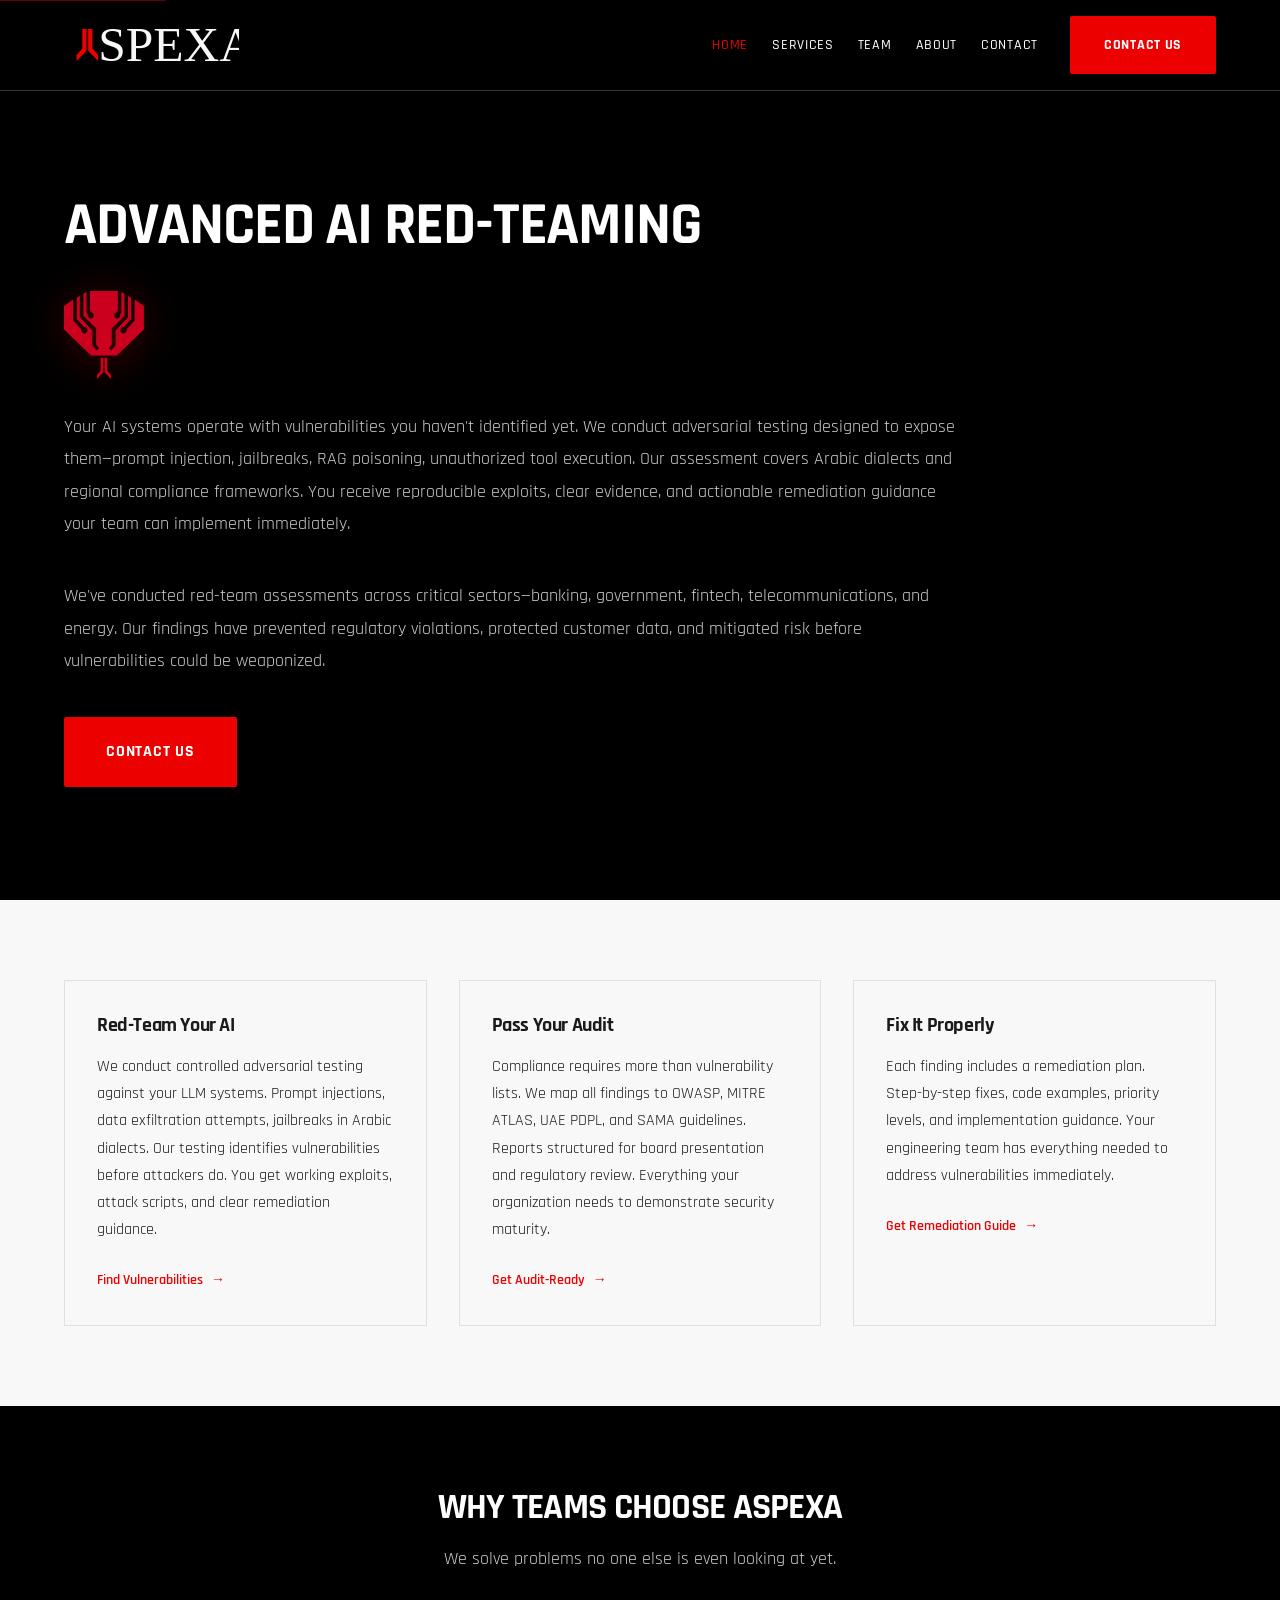
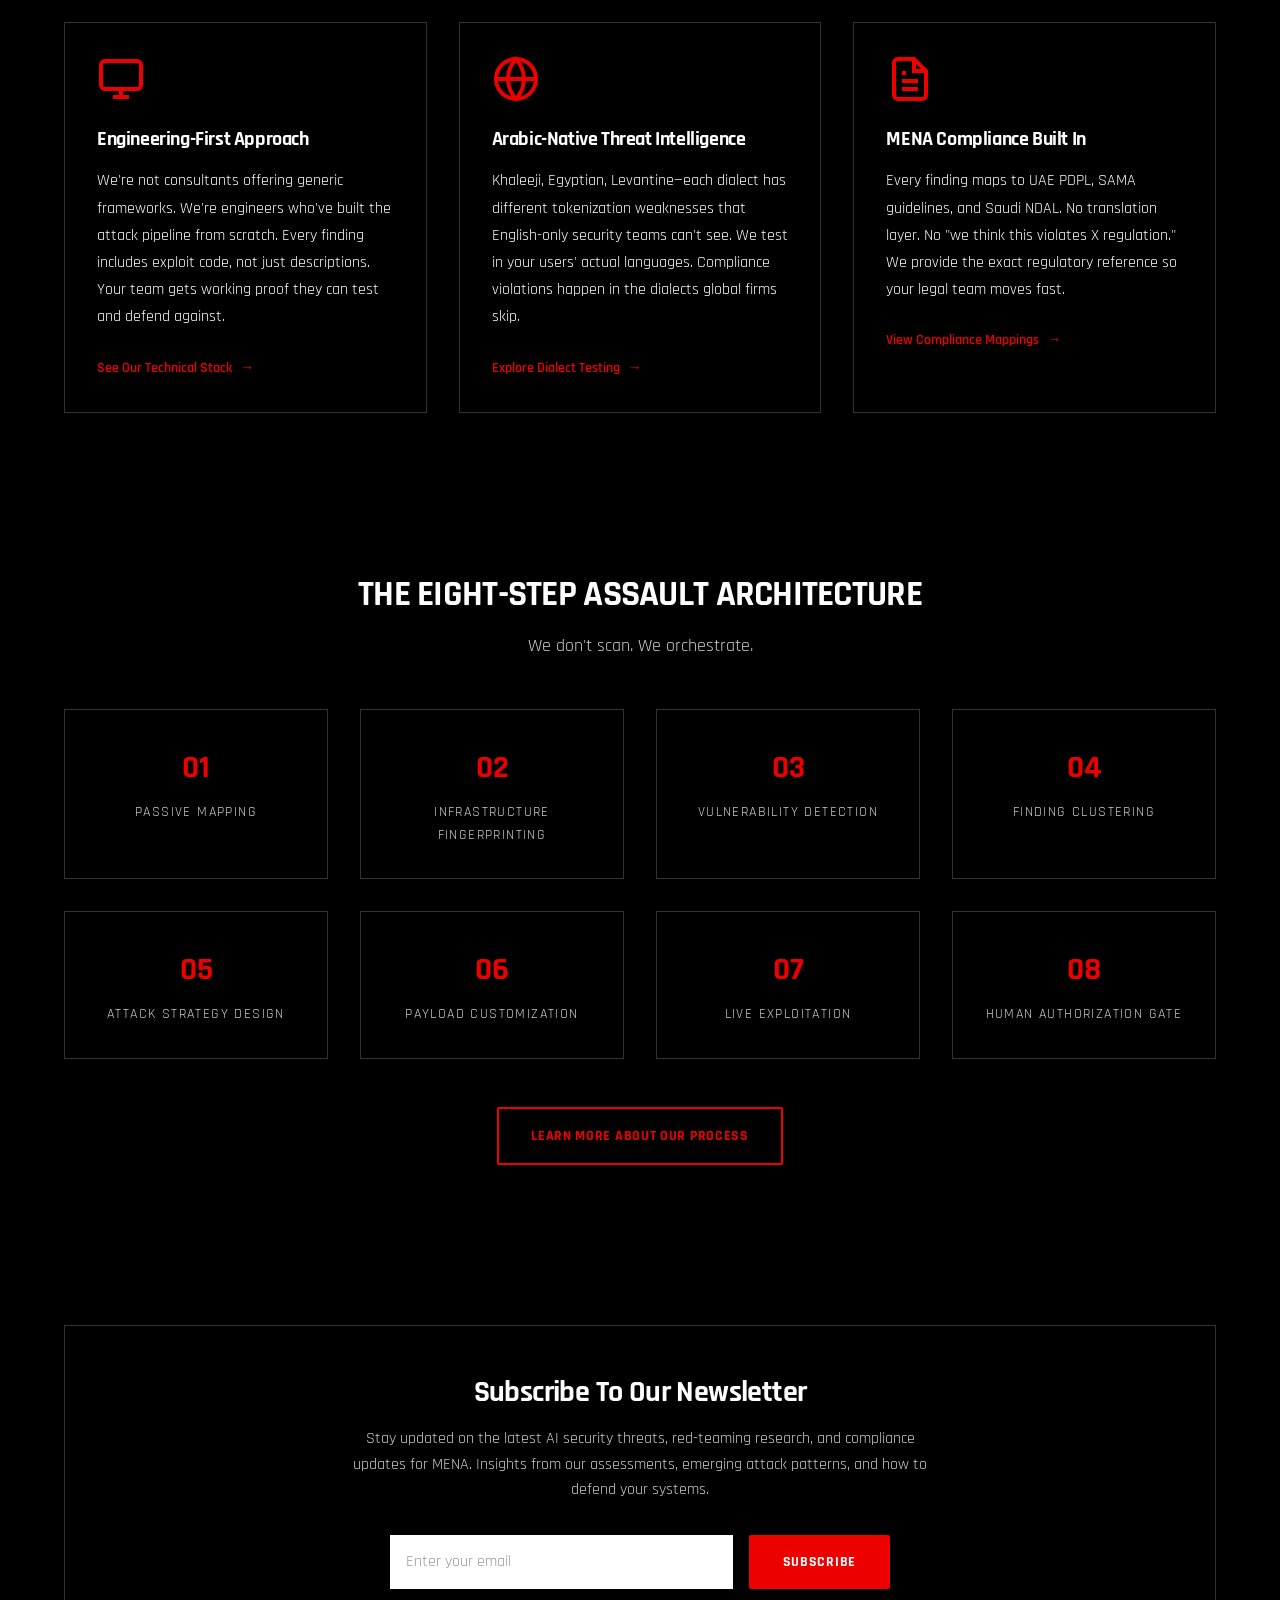
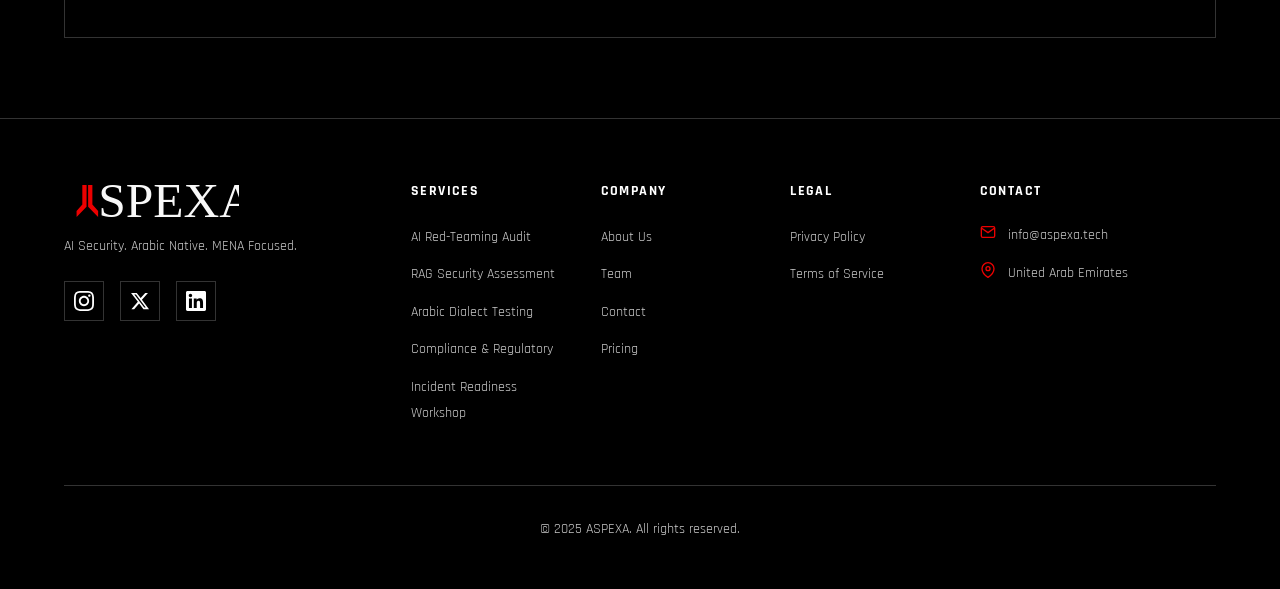
==== commit d70e3b5f: "Update website per new prompt specifications - Add Rajdhani font from Google Fonts - Increase transi" ====
--- a/index.html
+++ b/index.html
@@ -69,37 +69,19 @@
       <div class="container">
         <div class="hero-content">
           <h1 class="hero-headline">Advanced AI Red-Teaming</h1>
+
+          <!-- Snake Icon -->
+          <div class="hero-icon">
+            <img src="logos/SVG/Snake Icons/Snake Head Icon Red.svg" alt="" class="snake-icon" aria-hidden="true">
+          </div>
+
           <p class="hero-subheadline">
             Your AI systems operate with vulnerabilities you haven't identified yet. We conduct adversarial testing designed to expose them—prompt injection, jailbreaks, RAG poisoning, unauthorized tool execution. Our assessment covers Arabic dialects and regional compliance frameworks. You receive reproducible exploits, clear evidence, and actionable remediation guidance your team can implement immediately.
           </p>
           <p class="hero-subheadline">
-            We've conducted red-team assessments across MENA's critical sectors—banking, government, fintech, telecommunications, and energy. Our findings have prevented regulatory violations, protected customer data, and mitigated risk before vulnerabilities could be weaponized.
+            We've conducted red-team assessments across critical sectors—banking, government, fintech, telecommunications, and energy. Our findings have prevented regulatory violations, protected customer data, and mitigated risk before vulnerabilities could be weaponized.
           </p>
           <a href="contact.html" class="btn btn-primary btn-lg">Contact Us</a>
-        </div>
-      </div>
-    </section>
-
-    <!-- Stats Section -->
-    <section class="section section-dark">
-      <div class="container">
-        <div class="stats-grid">
-          <div class="stat-card">
-            <div class="stat-number">50+</div>
-            <div class="stat-label">Red-Team Assessments</div>
-          </div>
-          <div class="stat-card">
-            <div class="stat-number">15+</div>
-            <div class="stat-label">MENA Industries Covered</div>
-          </div>
-          <div class="stat-card">
-            <div class="stat-number">100%</div>
-            <div class="stat-label">Actionable Findings</div>
-          </div>
-          <div class="stat-card">
-            <div class="stat-number">8</div>
-            <div class="stat-label">Security Specialists</div>
-          </div>
         </div>
       </div>
     </section>
@@ -264,14 +246,19 @@
           <img src="logos/SVG/Primary Logo/Aspexa_Logo_2025_Primary_White.svg" alt="ASPEXA" class="footer-brand-logo" width="140" height="40">
           <p class="footer-tagline">AI Security. Arabic Native. MENA Focused.</p>
           <div class="footer-social">
+            <a href="https://instagram.com/aspexa.ai" aria-label="Instagram" target="_blank" rel="noopener noreferrer">
+              <svg width="20" height="20" viewBox="0 0 24 24" fill="currentColor" aria-hidden="true">
+                <path d="M12 2.163c3.204 0 3.584.012 4.85.07 3.252.148 4.771 1.691 4.919 4.919.058 1.265.069 1.645.069 4.849 0 3.205-.012 3.584-.069 4.849-.149 3.225-1.664 4.771-4.919 4.919-1.266.058-1.644.07-4.85.07-3.204 0-3.584-.012-4.849-.07-3.26-.149-4.771-1.699-4.919-4.92-.058-1.265-.07-1.644-.07-4.849 0-3.204.013-3.583.07-4.849.149-3.227 1.664-4.771 4.919-4.919 1.266-.057 1.645-.069 4.849-.069zm0-2.163c-3.259 0-3.667.014-4.947.072-4.358.2-6.78 2.618-6.98 6.98-.059 1.281-.073 1.689-.073 4.948 0 3.259.014 3.668.072 4.948.2 4.358 2.618 6.78 6.98 6.98 1.281.058 1.689.072 4.948.072 3.259 0 3.668-.014 4.948-.072 4.354-.2 6.782-2.618 6.979-6.98.059-1.28.073-1.689.073-4.948 0-3.259-.014-3.667-.072-4.947-.196-4.354-2.617-6.78-6.979-6.98-1.281-.059-1.69-.073-4.949-.073zm0 5.838c-3.403 0-6.162 2.759-6.162 6.162s2.759 6.163 6.162 6.163 6.162-2.759 6.162-6.163c0-3.403-2.759-6.162-6.162-6.162zm0 10.162c-2.209 0-4-1.79-4-4 0-2.209 1.791-4 4-4s4 1.791 4 4c0 2.21-1.791 4-4 4zm6.406-11.845c-.796 0-1.441.645-1.441 1.44s.645 1.44 1.441 1.44c.795 0 1.439-.645 1.439-1.44s-.644-1.44-1.439-1.44z"/>
+              </svg>
+            </a>
+            <a href="https://twitter.com/aspexa_ai" aria-label="X (Twitter)" target="_blank" rel="noopener noreferrer">
+              <svg width="20" height="20" viewBox="0 0 24 24" fill="currentColor" aria-hidden="true">
+                <path d="M18.244 2.25h3.308l-7.227 8.26 8.502 11.24H16.17l-5.214-6.817L4.99 21.75H1.68l7.73-8.835L1.254 2.25H8.08l4.713 6.231zm-1.161 17.52h1.833L7.084 4.126H5.117z"/>
+              </svg>
+            </a>
             <a href="https://linkedin.com/company/aspexa" aria-label="LinkedIn" target="_blank" rel="noopener noreferrer">
               <svg width="20" height="20" viewBox="0 0 24 24" fill="currentColor" aria-hidden="true">
                 <path d="M20.447 20.452h-3.554v-5.569c0-1.328-.027-3.037-1.852-3.037-1.853 0-2.136 1.445-2.136 2.939v5.667H9.351V9h3.414v1.561h.046c.477-.9 1.637-1.85 3.37-1.85 3.601 0 4.267 2.37 4.267 5.455v6.286zM5.337 7.433c-1.144 0-2.063-.926-2.063-2.065 0-1.138.92-2.063 2.063-2.063 1.14 0 2.064.925 2.064 2.063 0 1.139-.925 2.065-2.064 2.065zm1.782 13.019H3.555V9h3.564v11.452zM22.225 0H1.771C.792 0 0 .774 0 1.729v20.542C0 23.227.792 24 1.771 24h20.451C23.2 24 24 23.227 24 22.271V1.729C24 .774 23.2 0 22.222 0h.003z"/>
-              </svg>
-            </a>
-            <a href="https://twitter.com/aspexa_ai" aria-label="Twitter" target="_blank" rel="noopener noreferrer">
-              <svg width="20" height="20" viewBox="0 0 24 24" fill="currentColor" aria-hidden="true">
-                <path d="M18.244 2.25h3.308l-7.227 8.26 8.502 11.24H16.17l-5.214-6.817L4.99 21.75H1.68l7.73-8.835L1.254 2.25H8.08l4.713 6.231zm-1.161 17.52h1.833L7.084 4.126H5.117z"/>
               </svg>
             </a>
           </div>
@@ -317,14 +304,14 @@
               <path d="M4 4h16c1.1 0 2 .9 2 2v12c0 1.1-.9 2-2 2H4c-1.1 0-2-.9-2-2V6c0-1.1.9-2 2-2z"></path>
               <polyline points="22,6 12,13 2,6"></polyline>
             </svg>
-            <span>contact@aspexa.ai</span>
+            <span>info@aspexa.tech</span>
           </div>
           <div class="footer-contact-item">
             <svg width="16" height="16" viewBox="0 0 24 24" fill="none" stroke="currentColor" stroke-width="2" aria-hidden="true">
               <path d="M21 10c0 7-9 13-9 13s-9-6-9-13a9 9 0 0 1 18 0z"></path>
               <circle cx="12" cy="10" r="3"></circle>
             </svg>
-            <span>UAE (Primary), KSA, MENA</span>
+            <span>United Arab Emirates</span>
           </div>
         </div>
       </div>
--- a/css/styles.css
+++ b/css/styles.css
@@ -1,7 +1,13 @@
 /* ASPEXA Website Stylesheet
    Design: Clean, minimalist, professional cybersecurity aesthetic
    Colors: #000000 (black), #EC0000 (red), #F8F8F8 (light gray)
+   Font: Radjhani (Google Fonts)
 */
+
+/* ========================================
+   GOOGLE FONTS - Radjhani
+======================================== */
+@import url('https://fonts.googleapis.com/css2?family=Rajdhani:wght@300;400;500;600;700&display=swap');
 
 /* ========================================
    CSS CUSTOM PROPERTIES (Design Tokens)
@@ -17,8 +23,8 @@
   --color-border: #333333;
   --color-border-light: #E0E0E0;
 
-  /* Typography */
-  --font-family: -apple-system, BlinkMacSystemFont, 'Segoe UI', Roboto, Helvetica, Arial, sans-serif;
+  /* Typography - Radjhani as primary */
+  --font-family: 'Rajdhani', sans-serif;
   --font-family-mono: 'SF Mono', 'Fira Code', 'Fira Mono', Consolas, monospace;
 
   --font-size-xs: 0.75rem;
@@ -51,9 +57,10 @@
   --max-width-narrow: 800px;
   --border-radius: 2px;
 
-  /* Transitions */
-  --transition-fast: 150ms ease;
-  --transition-base: 200ms ease;
+  /* Transitions - Smooth 400-600ms */
+  --transition-fast: 400ms ease;
+  --transition-base: 500ms ease;
+  --transition-slow: 600ms ease;
 }
 
 /* ========================================
@@ -68,6 +75,7 @@
 html {
   font-size: 16px;
   scroll-behavior: smooth;
+  overflow-x: hidden;
 }
 
 body {
@@ -341,9 +349,17 @@
   justify-content: space-between;
 }
 
+.navbar-logo {
+  display: flex;
+  align-items: center;
+  flex-shrink: 0;
+}
+
 .navbar-logo img {
-  height: 40px;
+  height: 36px;
   width: auto;
+  max-width: 180px;
+  display: block;
 }
 
 .navbar-menu {
@@ -455,6 +471,37 @@
   margin-bottom: var(--space-10);
 }
 
+/* Snake Icon in Hero */
+.hero-icon {
+  margin: var(--space-8) 0;
+  opacity: 0;
+  animation: fadeInSnake 1s ease forwards;
+  animation-delay: 0.3s;
+}
+
+.snake-icon {
+  width: 80px;
+  height: auto;
+  filter: drop-shadow(0 4px 20px rgba(236, 0, 0, 0.3));
+  transition: transform var(--transition-base), filter var(--transition-base);
+}
+
+.snake-icon:hover {
+  transform: scale(1.1);
+  filter: drop-shadow(0 6px 30px rgba(236, 0, 0, 0.5));
+}
+
+@keyframes fadeInSnake {
+  from {
+    opacity: 0;
+    transform: translateY(20px);
+  }
+  to {
+    opacity: 1;
+    transform: translateY(0);
+  }
+}
+
 /* ========================================
    STATS SECTION
 ======================================== */
@@ -560,6 +607,88 @@
 }
 
 /* ========================================
+   SERVICE CARDS - Dark Bordered Design
+======================================== */
+.services-grid {
+  display: grid;
+  grid-template-columns: repeat(2, 1fr);
+  gap: var(--space-8);
+}
+
+.service-card-dark {
+  background-color: transparent;
+  border: 1px dashed rgba(255, 255, 255, 0.15);
+  border-radius: 8px;
+  padding: var(--space-8);
+  transition: border-color 0.3s ease;
+}
+
+.service-card-dark:hover {
+  border-color: rgba(236, 0, 0, 0.4);
+}
+
+.service-card-dark-title {
+  font-size: var(--font-size-xl);
+  font-weight: 700;
+  color: var(--color-accent-red);
+  margin-bottom: var(--space-4);
+  text-transform: uppercase;
+  letter-spacing: 0.02em;
+}
+
+.service-card-dark-description {
+  font-size: var(--font-size-base);
+  color: var(--color-white);
+  margin-bottom: var(--space-6);
+  line-height: 1.7;
+}
+
+.service-card-dark-heading {
+  font-size: var(--font-size-sm);
+  font-weight: 700;
+  color: var(--color-white);
+  text-transform: uppercase;
+  letter-spacing: 0.05em;
+  margin-bottom: var(--space-3);
+  margin-top: var(--space-6);
+}
+
+.service-card-dark-list {
+  margin-bottom: var(--space-4);
+  padding-left: var(--space-5);
+}
+
+.service-card-dark-list li {
+  position: relative;
+  padding-left: var(--space-4);
+  margin-bottom: var(--space-3);
+  font-size: var(--font-size-base);
+  color: var(--color-white);
+  line-height: 1.5;
+  list-style: none;
+}
+
+.service-card-dark-list li::before {
+  content: "•";
+  position: absolute;
+  left: 0;
+  color: var(--color-accent-red);
+  font-weight: 700;
+}
+
+.service-card-dark-ideal {
+  font-size: var(--font-size-sm);
+  color: var(--color-text-light);
+  margin-top: var(--space-6);
+  padding-top: var(--space-4);
+  border-top: 1px solid rgba(255, 255, 255, 0.1);
+}
+
+.service-card-dark-ideal strong {
+  color: var(--color-white);
+}
+
+/* ========================================
    SECTION HEADERS
 ======================================== */
 .section-header {
@@ -680,7 +809,9 @@
 }
 
 .footer-brand-logo {
-  height: 40px;
+  height: 36px;
+  width: auto;
+  max-width: 180px;
   margin-bottom: var(--space-4);
 }
 
@@ -872,7 +1003,7 @@
 }
 
 /* ========================================
-   TEAM CARDS
+   TEAM CARDS - Modern Design
 ======================================== */
 .team-grid {
   display: grid;
@@ -881,21 +1012,34 @@
 }
 
 .team-card {
-  background-color: var(--color-light-gray);
+  background: linear-gradient(145deg, #ffffff 0%, #f0f0f0 100%);
   text-align: center;
-  padding: var(--space-6);
+  padding: var(--space-8);
+  border-radius: 16px;
+  box-shadow: 0 4px 20px rgba(0, 0, 0, 0.08);
+  border: 1px solid rgba(0, 0, 0, 0.05);
+  transition: transform 0.3s ease, box-shadow 0.3s ease;
+}
+
+.team-card:hover {
+  transform: translateY(-8px);
+  box-shadow: 0 12px 40px rgba(0, 0, 0, 0.15);
 }
 
 .team-card-image {
-  width: 150px;
-  height: 150px;
-  margin: 0 auto var(--space-4);
-  background-color: #ddd;
+  width: 140px;
+  height: 140px;
+  margin: 0 auto var(--space-6);
+  background: linear-gradient(135deg, #e0e0e0 0%, #c0c0c0 100%);
   display: flex;
   align-items: center;
   justify-content: center;
-  color: #999;
-  font-size: var(--font-size-sm);
+  color: #888;
+  font-size: var(--font-size-sm);
+  border-radius: 50%;
+  overflow: hidden;
+  border: 4px solid var(--color-white);
+  box-shadow: 0 4px 15px rgba(0, 0, 0, 0.1);
 }
 
 .team-card-image img {
@@ -905,7 +1049,7 @@
 }
 
 .team-card-name {
-  font-size: var(--font-size-lg);
+  font-size: var(--font-size-xl);
   font-weight: 700;
   color: var(--color-text-dark);
   margin-bottom: var(--space-2);
@@ -914,39 +1058,216 @@
 .team-card-role {
   font-size: var(--font-size-sm);
   color: var(--color-accent-red);
+  margin-bottom: var(--space-5);
+  font-weight: 500;
+  line-height: 1.4;
+}
+
+.team-card-linkedin {
+  display: inline-flex;
+  align-items: center;
+  justify-content: center;
+  width: 44px;
+  height: 44px;
+  background: linear-gradient(135deg, #0077b5 0%, #005582 100%);
+  border: none;
+  border-radius: 12px;
+  color: var(--color-white);
+  transition: transform 0.2s ease, box-shadow 0.2s ease;
+}
+
+.team-card-linkedin:hover {
+  transform: scale(1.1);
+  box-shadow: 0 4px 15px rgba(0, 119, 181, 0.4);
+  color: var(--color-white);
+}
+
+/* Team page - larger cards in 2-column grid */
+.team-grid-large {
+  display: grid;
+  grid-template-columns: repeat(2, 1fr);
+  gap: var(--space-8);
+}
+
+.team-card-large {
+  padding: var(--space-10);
+  display: flex;
+  flex-direction: column;
+  align-items: center;
+}
+
+.team-card-large .team-card-image {
+  width: 180px;
+  height: 180px;
+  border-width: 5px;
+}
+
+.team-card-large .team-card-name {
+  font-size: var(--font-size-2xl);
+}
+
+.team-card-large .team-card-role {
+  font-size: var(--font-size-base);
+}
+
+/* ========================================
+   TEAM PAGE - Professional Dark Design
+======================================== */
+.team-section {
+  padding-bottom: var(--space-16);
+}
+
+.team-section-header {
+  margin-bottom: var(--space-10);
+}
+
+.team-section-label {
+  display: inline-block;
+  font-size: var(--font-size-xs);
+  text-transform: uppercase;
+  letter-spacing: 0.2em;
+  color: var(--color-accent-red);
+  font-weight: 600;
+  margin-bottom: var(--space-3);
+}
+
+.team-section-title {
+  font-size: var(--font-size-3xl);
+  font-weight: 700;
+  color: var(--color-white);
+}
+
+/* Team Grids */
+.team-leadership-grid {
+  display: grid;
+  grid-template-columns: repeat(3, 1fr);
+  gap: var(--space-6);
+}
+
+.team-exec-grid {
+  display: grid;
+  grid-template-columns: repeat(2, 1fr);
+  gap: var(--space-6);
+  max-width: 800px;
+}
+
+.team-tech-grid {
+  display: grid;
+  grid-template-columns: repeat(5, 1fr);
+  gap: var(--space-5);
+}
+
+/* Team Member Card - Dark Professional */
+.team-member-card {
+  background: linear-gradient(180deg, rgba(255,255,255,0.03) 0%, rgba(255,255,255,0.01) 100%);
+  border: 1px solid rgba(255, 255, 255, 0.08);
+  border-radius: 16px;
+  padding: var(--space-8);
+  text-align: center;
+  transition: border-color 0.3s ease, transform 0.3s ease;
+}
+
+.team-member-card:hover {
+  border-color: rgba(236, 0, 0, 0.3);
+  transform: translateY(-4px);
+}
+
+/* Featured Card (Co-Founders) */
+.team-member-featured {
+  background: linear-gradient(180deg, rgba(236, 0, 0, 0.08) 0%, rgba(236, 0, 0, 0.02) 100%);
+  border-color: rgba(236, 0, 0, 0.2);
+}
+
+.team-member-featured:hover {
+  border-color: rgba(236, 0, 0, 0.5);
+}
+
+/* Team Member Image */
+.team-member-image {
+  width: 100px;
+  height: 100px;
+  margin: 0 auto var(--space-5);
+  border-radius: 50%;
+  overflow: hidden;
+  background: linear-gradient(135deg, rgba(255,255,255,0.1) 0%, rgba(255,255,255,0.05) 100%);
+  border: 2px solid rgba(255, 255, 255, 0.1);
+}
+
+.team-member-featured .team-member-image {
+  width: 120px;
+  height: 120px;
+  border-color: rgba(236, 0, 0, 0.3);
+}
+
+.team-member-placeholder {
+  width: 100%;
+  height: 100%;
+  display: flex;
+  align-items: center;
+  justify-content: center;
+  color: rgba(255, 255, 255, 0.3);
+}
+
+.team-member-image img {
+  width: 100%;
+  height: 100%;
+  object-fit: cover;
+  filter: grayscale(100%);
+  transition: filter var(--transition-base);
+}
+
+.team-member-card:hover .team-member-image img {
+  filter: grayscale(0%);
+}
+
+/* Team Member Info */
+.team-member-info {
+  display: flex;
+  flex-direction: column;
+  align-items: center;
+}
+
+.team-member-name {
+  font-size: var(--font-size-lg);
+  font-weight: 700;
+  color: var(--color-white);
+  margin-bottom: var(--space-2);
+}
+
+.team-member-featured .team-member-name {
+  font-size: var(--font-size-xl);
+}
+
+.team-member-role {
+  font-size: var(--font-size-sm);
+  color: var(--color-text-light);
   margin-bottom: var(--space-4);
-}
-
-.team-card-linkedin {
+  line-height: 1.4;
+}
+
+.team-member-featured .team-member-role {
+  color: var(--color-accent-red);
+  font-weight: 500;
+}
+
+/* LinkedIn Button */
+.team-member-linkedin {
   display: inline-flex;
   align-items: center;
   justify-content: center;
   width: 36px;
   height: 36px;
-  border: 1px solid var(--color-border-light);
-  color: var(--color-text-dark);
-  transition: background-color var(--transition-fast), color var(--transition-fast);
-}
-
-.team-card-linkedin:hover {
-  background-color: var(--color-accent-red);
-  border-color: var(--color-accent-red);
-  color: var(--color-white);
-}
-
-/* Team page - larger cards */
-.team-grid-large {
-  grid-template-columns: repeat(2, 1fr);
-  gap: var(--space-8);
-}
-
-.team-card-large {
-  padding: var(--space-8);
-}
-
-.team-card-large .team-card-image {
-  width: 200px;
-  height: 200px;
+  background: rgba(255, 255, 255, 0.05);
+  border: 1px solid rgba(255, 255, 255, 0.1);
+  border-radius: 8px;
+  color: var(--color-text-light);
+  transition: all 0.2s ease;
+}
+
+.team-member-linkedin:hover {
+  background: #0077b5;
+  border-color: #0077b5;
+  color: var(--color-white);
 }
 
 /* ========================================
@@ -1009,56 +1330,144 @@
 }
 
 /* ========================================
-   PRICING CARDS
+   PRICING CARDS - Modern Design
 ======================================== */
 .pricing-grid {
   display: grid;
   grid-template-columns: repeat(3, 1fr);
-  gap: var(--space-8);
+  gap: var(--space-6);
+  align-items: stretch;
 }
 
 .pricing-card {
-  background-color: var(--color-light-gray);
+  background: linear-gradient(180deg, #ffffff 0%, #fafafa 100%);
   color: var(--color-text-dark);
-  padding: var(--space-8);
+  padding: var(--space-10);
   text-align: center;
-}
-
-.pricing-card-tier {
-  font-size: var(--font-size-sm);
+  border-radius: 24px;
+  box-shadow: 0 4px 25px rgba(0, 0, 0, 0.08);
+  border: 1px solid rgba(0, 0, 0, 0.06);
+  position: relative;
+  display: flex;
+  flex-direction: column;
+  transition: transform 0.3s ease, box-shadow 0.3s ease;
+}
+
+.pricing-card:hover {
+  transform: translateY(-5px);
+  box-shadow: 0 12px 40px rgba(0, 0, 0, 0.12);
+}
+
+/* Featured/Popular Card */
+.pricing-card.featured {
+  background: linear-gradient(180deg, #1a1a1a 0%, #000000 100%);
+  color: var(--color-white);
+  transform: scale(1.05);
+  z-index: 10;
+  border: 2px solid var(--color-accent-red);
+  box-shadow: 0 8px 40px rgba(236, 0, 0, 0.2);
+}
+
+.pricing-card.featured:hover {
+  transform: scale(1.05) translateY(-5px);
+  box-shadow: 0 15px 50px rgba(236, 0, 0, 0.3);
+}
+
+.pricing-card-badge {
+  position: absolute;
+  top: -14px;
+  left: 50%;
+  transform: translateX(-50%);
+  background: linear-gradient(135deg, var(--color-accent-red) 0%, #b30000 100%);
+  color: var(--color-white);
+  padding: var(--space-2) var(--space-6);
+  font-size: var(--font-size-xs);
+  font-weight: 700;
   text-transform: uppercase;
   letter-spacing: 0.1em;
-  color: var(--color-accent-red);
-  margin-bottom: var(--space-4);
+  border-radius: 20px;
+  box-shadow: 0 4px 15px rgba(236, 0, 0, 0.4);
+}
+
+.pricing-card-tier {
+  font-size: var(--font-size-xs);
+  text-transform: uppercase;
+  letter-spacing: 0.15em;
+  color: var(--color-accent-red);
+  margin-bottom: var(--space-3);
+  font-weight: 600;
+}
+
+.pricing-card.featured .pricing-card-tier {
+  color: var(--color-accent-red);
 }
 
 .pricing-card-title {
   font-size: var(--font-size-2xl);
-  font-weight: 700;
-  margin-bottom: var(--space-4);
+  font-weight: 800;
+  margin-bottom: var(--space-2);
 }
 
 .pricing-card-duration {
   font-size: var(--font-size-sm);
-  color: #666;
-  margin-bottom: var(--space-6);
+  color: #888;
+  margin-bottom: var(--space-8);
+  padding-bottom: var(--space-6);
+  border-bottom: 1px solid rgba(0, 0, 0, 0.1);
+}
+
+.pricing-card.featured .pricing-card-duration {
+  color: var(--color-text-light);
+  border-bottom-color: rgba(255, 255, 255, 0.1);
 }
 
 .pricing-card-features {
   text-align: left;
   margin-bottom: var(--space-8);
+  flex-grow: 1;
 }
 
 .pricing-card-features li {
   padding: var(--space-3) 0;
-  border-bottom: 1px solid var(--color-border-light);
-  font-size: var(--font-size-sm);
+  font-size: var(--font-size-sm);
+  display: flex;
+  align-items: flex-start;
+  gap: var(--space-3);
+}
+
+.pricing-card-features li::before {
+  content: "✓";
+  color: var(--color-accent-red);
+  font-weight: 700;
+  flex-shrink: 0;
+}
+
+.pricing-card.featured .pricing-card-features li {
+  color: var(--color-text-light);
 }
 
 .pricing-card-price {
   font-size: var(--font-size-lg);
-  font-weight: 600;
+  font-weight: 700;
   margin-bottom: var(--space-6);
+  color: var(--color-text-dark);
+}
+
+.pricing-card.featured .pricing-card-price {
+  color: var(--color-white);
+}
+
+.pricing-card .btn {
+  width: 100%;
+  padding: var(--space-4) var(--space-6);
+  border-radius: 12px;
+  font-size: var(--font-size-sm);
+}
+
+.pricing-card.featured .btn {
+  background: linear-gradient(135deg, var(--color-accent-red) 0%, #b30000 100%);
+  border-color: var(--color-accent-red);
+  box-shadow: 0 4px 15px rgba(236, 0, 0, 0.3);
 }
 
 /* ========================================
@@ -1229,6 +1638,14 @@
   }
 
   .team-grid {
+    grid-template-columns: repeat(3, 1fr);
+  }
+
+  .team-leadership-grid {
+    grid-template-columns: repeat(3, 1fr);
+  }
+
+  .team-tech-grid {
     grid-template-columns: repeat(3, 1fr);
   }
 
@@ -1279,6 +1696,22 @@
     grid-template-columns: repeat(2, 1fr);
   }
 
+  .team-leadership-grid {
+    grid-template-columns: 1fr;
+    max-width: 400px;
+    margin: 0 auto;
+  }
+
+  .team-exec-grid {
+    grid-template-columns: 1fr;
+    max-width: 400px;
+    margin: 0 auto;
+  }
+
+  .team-tech-grid {
+    grid-template-columns: repeat(2, 1fr);
+  }
+
   .footer-grid {
     grid-template-columns: 1fr;
     text-align: center;
@@ -1300,6 +1733,10 @@
     grid-template-columns: 1fr;
   }
 
+  .services-grid {
+    grid-template-columns: 1fr;
+  }
+
   .newsletter-form {
     flex-direction: column;
   }
@@ -1339,6 +1776,12 @@
   .team-grid,
   .team-grid-large {
     grid-template-columns: 1fr;
+  }
+
+  .team-tech-grid {
+    grid-template-columns: 1fr;
+    max-width: 400px;
+    margin: 0 auto;
   }
 
   .location-grid {
@@ -1369,16 +1812,17 @@
 /* Skip to content link */
 .skip-link {
   position: absolute;
-  top: -40px;
+  top: 0;
   left: 0;
   background: var(--color-accent-red);
   color: var(--color-white);
   padding: var(--space-2) var(--space-4);
   z-index: 9999;
+  transform: translateY(-100%);
 }
 
 .skip-link:focus {
-  top: 0;
+  transform: translateY(0);
 }
 
 /* Reduce motion for users who prefer it */
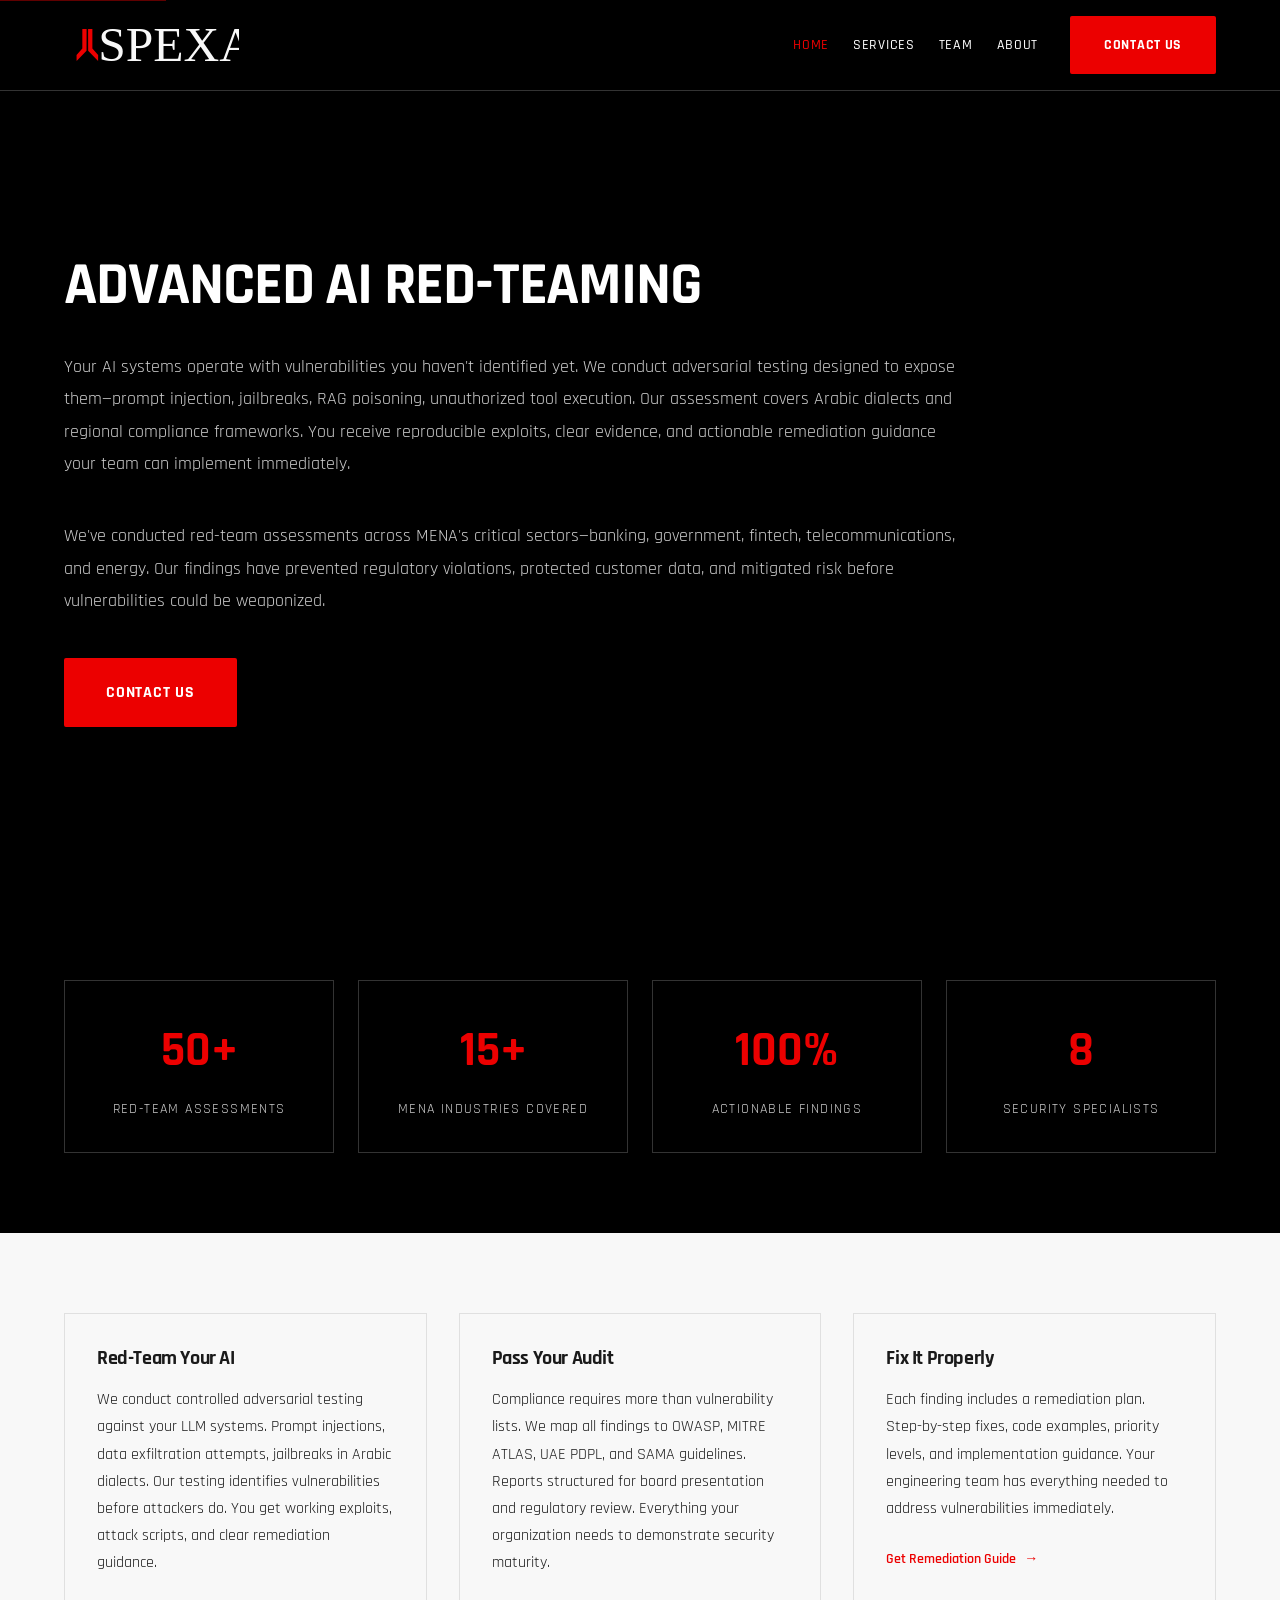
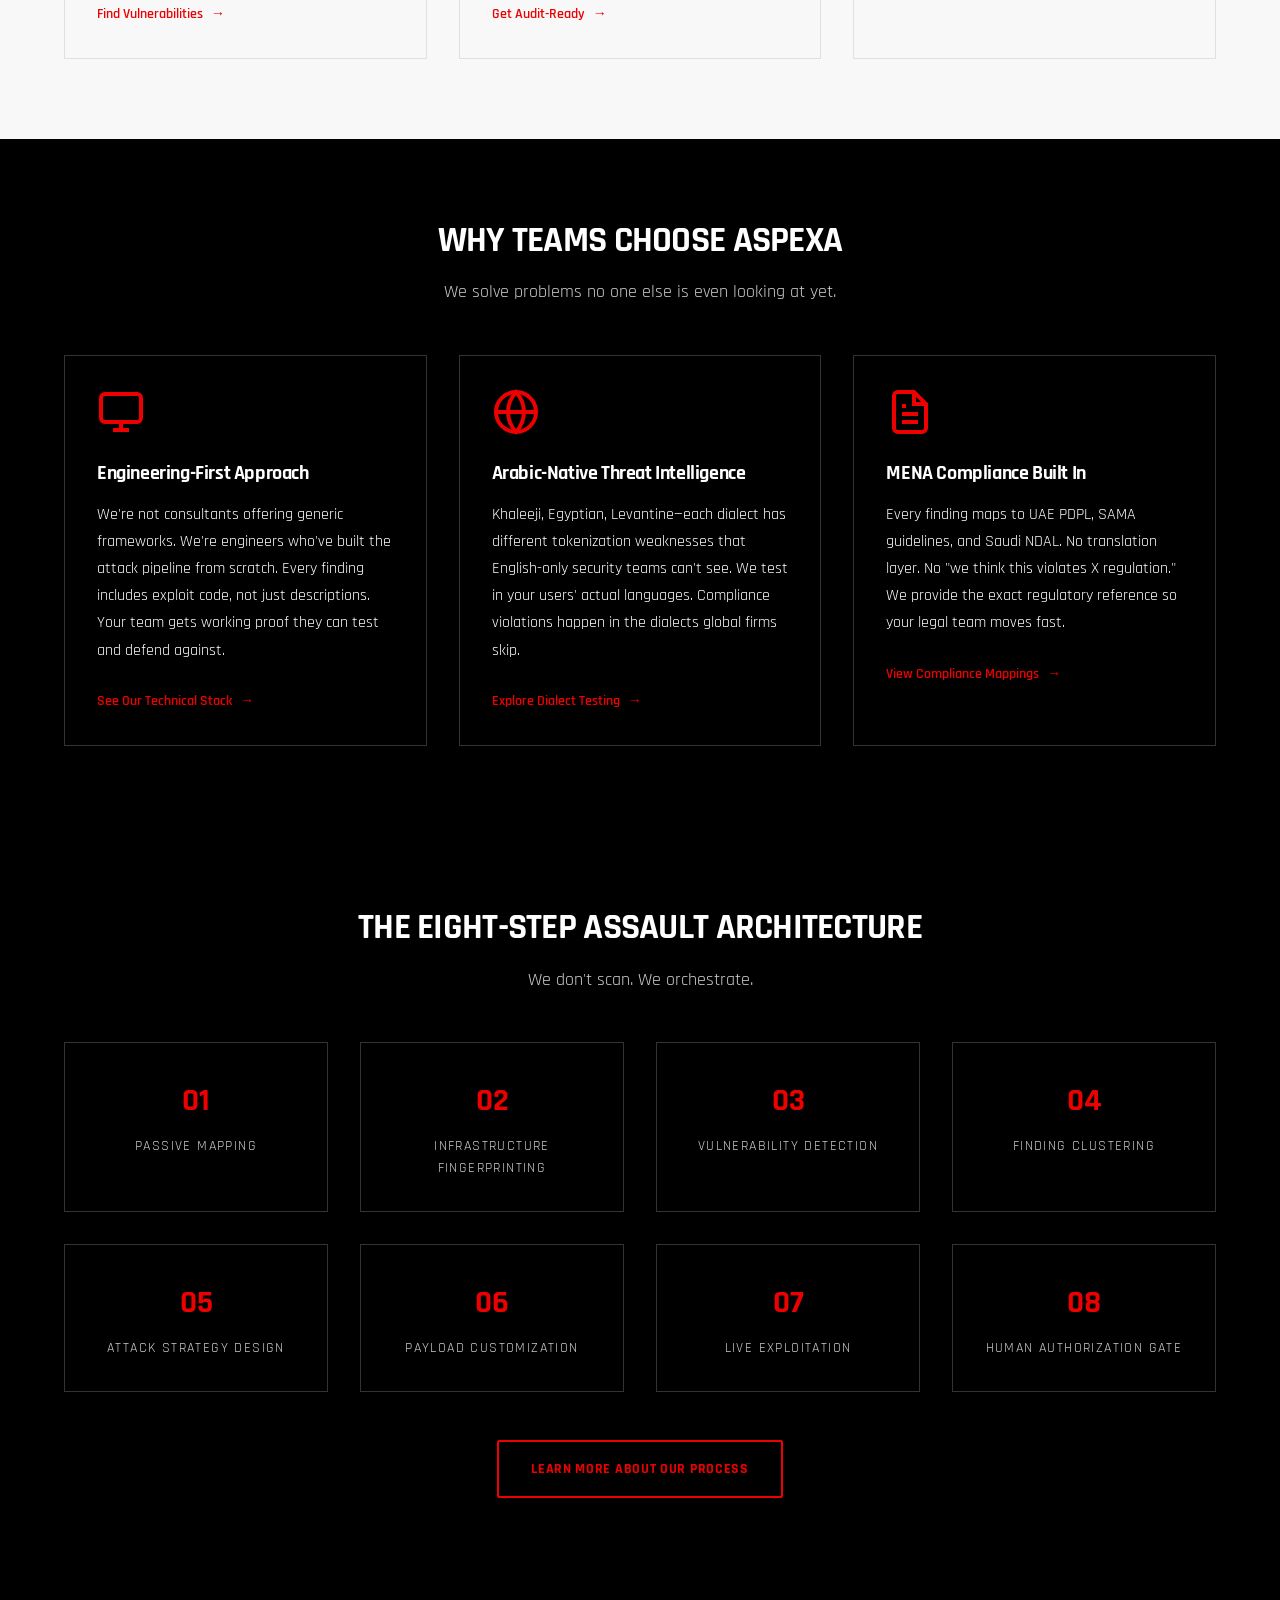
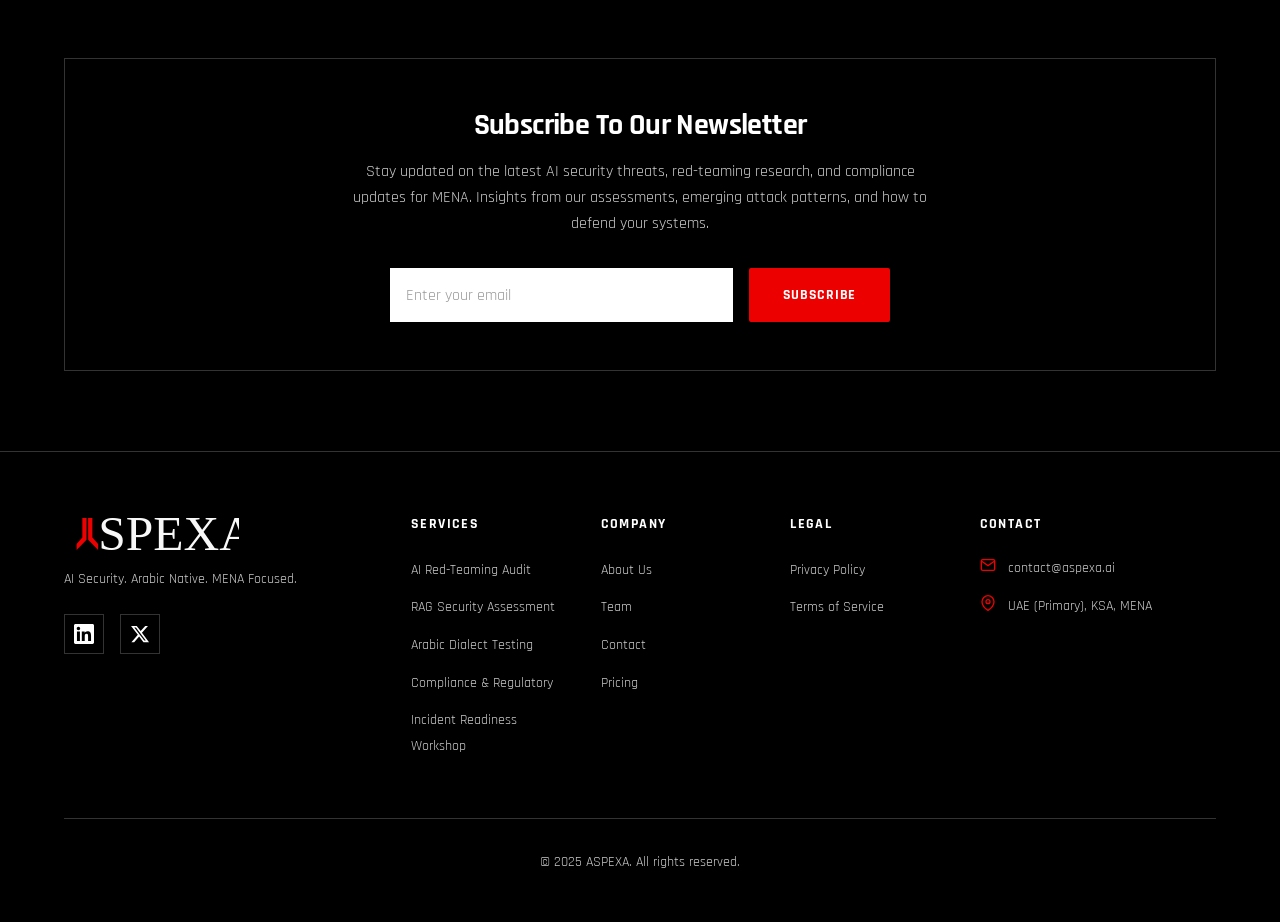
==== commit b696b33d: "Remove duplicate Contact link from header navigation Keep only the "Contact Us" button, remove redun" ====
--- a/index.html
+++ b/index.html
@@ -37,7 +37,6 @@
           <li><a href="services.html" class="navbar-link">Services</a></li>
           <li><a href="team.html" class="navbar-link">Team</a></li>
           <li><a href="about.html" class="navbar-link">About</a></li>
-          <li><a href="contact.html" class="navbar-link">Contact</a></li>
         </ul>
         <a href="contact.html" class="btn btn-primary">Contact Us</a>
       </div>
@@ -69,19 +68,37 @@
       <div class="container">
         <div class="hero-content">
           <h1 class="hero-headline">Advanced AI Red-Teaming</h1>
-
-          <!-- Snake Icon -->
-          <div class="hero-icon">
-            <img src="logos/SVG/Snake Icons/Snake Head Icon Red.svg" alt="" class="snake-icon" aria-hidden="true">
-          </div>
-
           <p class="hero-subheadline">
             Your AI systems operate with vulnerabilities you haven't identified yet. We conduct adversarial testing designed to expose them—prompt injection, jailbreaks, RAG poisoning, unauthorized tool execution. Our assessment covers Arabic dialects and regional compliance frameworks. You receive reproducible exploits, clear evidence, and actionable remediation guidance your team can implement immediately.
           </p>
           <p class="hero-subheadline">
-            We've conducted red-team assessments across critical sectors—banking, government, fintech, telecommunications, and energy. Our findings have prevented regulatory violations, protected customer data, and mitigated risk before vulnerabilities could be weaponized.
+            We've conducted red-team assessments across MENA's critical sectors—banking, government, fintech, telecommunications, and energy. Our findings have prevented regulatory violations, protected customer data, and mitigated risk before vulnerabilities could be weaponized.
           </p>
           <a href="contact.html" class="btn btn-primary btn-lg">Contact Us</a>
+        </div>
+      </div>
+    </section>
+
+    <!-- Stats Section -->
+    <section class="section section-dark">
+      <div class="container">
+        <div class="stats-grid">
+          <div class="stat-card">
+            <div class="stat-number">50+</div>
+            <div class="stat-label">Red-Team Assessments</div>
+          </div>
+          <div class="stat-card">
+            <div class="stat-number">15+</div>
+            <div class="stat-label">MENA Industries Covered</div>
+          </div>
+          <div class="stat-card">
+            <div class="stat-number">100%</div>
+            <div class="stat-label">Actionable Findings</div>
+          </div>
+          <div class="stat-card">
+            <div class="stat-number">8</div>
+            <div class="stat-label">Security Specialists</div>
+          </div>
         </div>
       </div>
     </section>
@@ -246,19 +263,14 @@
           <img src="logos/SVG/Primary Logo/Aspexa_Logo_2025_Primary_White.svg" alt="ASPEXA" class="footer-brand-logo" width="140" height="40">
           <p class="footer-tagline">AI Security. Arabic Native. MENA Focused.</p>
           <div class="footer-social">
-            <a href="https://instagram.com/aspexa.ai" aria-label="Instagram" target="_blank" rel="noopener noreferrer">
-              <svg width="20" height="20" viewBox="0 0 24 24" fill="currentColor" aria-hidden="true">
-                <path d="M12 2.163c3.204 0 3.584.012 4.85.07 3.252.148 4.771 1.691 4.919 4.919.058 1.265.069 1.645.069 4.849 0 3.205-.012 3.584-.069 4.849-.149 3.225-1.664 4.771-4.919 4.919-1.266.058-1.644.07-4.85.07-3.204 0-3.584-.012-4.849-.07-3.26-.149-4.771-1.699-4.919-4.92-.058-1.265-.07-1.644-.07-4.849 0-3.204.013-3.583.07-4.849.149-3.227 1.664-4.771 4.919-4.919 1.266-.057 1.645-.069 4.849-.069zm0-2.163c-3.259 0-3.667.014-4.947.072-4.358.2-6.78 2.618-6.98 6.98-.059 1.281-.073 1.689-.073 4.948 0 3.259.014 3.668.072 4.948.2 4.358 2.618 6.78 6.98 6.98 1.281.058 1.689.072 4.948.072 3.259 0 3.668-.014 4.948-.072 4.354-.2 6.782-2.618 6.979-6.98.059-1.28.073-1.689.073-4.948 0-3.259-.014-3.667-.072-4.947-.196-4.354-2.617-6.78-6.979-6.98-1.281-.059-1.69-.073-4.949-.073zm0 5.838c-3.403 0-6.162 2.759-6.162 6.162s2.759 6.163 6.162 6.163 6.162-2.759 6.162-6.163c0-3.403-2.759-6.162-6.162-6.162zm0 10.162c-2.209 0-4-1.79-4-4 0-2.209 1.791-4 4-4s4 1.791 4 4c0 2.21-1.791 4-4 4zm6.406-11.845c-.796 0-1.441.645-1.441 1.44s.645 1.44 1.441 1.44c.795 0 1.439-.645 1.439-1.44s-.644-1.44-1.439-1.44z"/>
-              </svg>
-            </a>
-            <a href="https://twitter.com/aspexa_ai" aria-label="X (Twitter)" target="_blank" rel="noopener noreferrer">
-              <svg width="20" height="20" viewBox="0 0 24 24" fill="currentColor" aria-hidden="true">
-                <path d="M18.244 2.25h3.308l-7.227 8.26 8.502 11.24H16.17l-5.214-6.817L4.99 21.75H1.68l7.73-8.835L1.254 2.25H8.08l4.713 6.231zm-1.161 17.52h1.833L7.084 4.126H5.117z"/>
-              </svg>
-            </a>
             <a href="https://linkedin.com/company/aspexa" aria-label="LinkedIn" target="_blank" rel="noopener noreferrer">
               <svg width="20" height="20" viewBox="0 0 24 24" fill="currentColor" aria-hidden="true">
                 <path d="M20.447 20.452h-3.554v-5.569c0-1.328-.027-3.037-1.852-3.037-1.853 0-2.136 1.445-2.136 2.939v5.667H9.351V9h3.414v1.561h.046c.477-.9 1.637-1.85 3.37-1.85 3.601 0 4.267 2.37 4.267 5.455v6.286zM5.337 7.433c-1.144 0-2.063-.926-2.063-2.065 0-1.138.92-2.063 2.063-2.063 1.14 0 2.064.925 2.064 2.063 0 1.139-.925 2.065-2.064 2.065zm1.782 13.019H3.555V9h3.564v11.452zM22.225 0H1.771C.792 0 0 .774 0 1.729v20.542C0 23.227.792 24 1.771 24h20.451C23.2 24 24 23.227 24 22.271V1.729C24 .774 23.2 0 22.222 0h.003z"/>
+              </svg>
+            </a>
+            <a href="https://twitter.com/aspexa_ai" aria-label="Twitter" target="_blank" rel="noopener noreferrer">
+              <svg width="20" height="20" viewBox="0 0 24 24" fill="currentColor" aria-hidden="true">
+                <path d="M18.244 2.25h3.308l-7.227 8.26 8.502 11.24H16.17l-5.214-6.817L4.99 21.75H1.68l7.73-8.835L1.254 2.25H8.08l4.713 6.231zm-1.161 17.52h1.833L7.084 4.126H5.117z"/>
               </svg>
             </a>
           </div>
@@ -304,14 +316,14 @@
               <path d="M4 4h16c1.1 0 2 .9 2 2v12c0 1.1-.9 2-2 2H4c-1.1 0-2-.9-2-2V6c0-1.1.9-2 2-2z"></path>
               <polyline points="22,6 12,13 2,6"></polyline>
             </svg>
-            <span>info@aspexa.tech</span>
+            <span>contact@aspexa.ai</span>
           </div>
           <div class="footer-contact-item">
             <svg width="16" height="16" viewBox="0 0 24 24" fill="none" stroke="currentColor" stroke-width="2" aria-hidden="true">
               <path d="M21 10c0 7-9 13-9 13s-9-6-9-13a9 9 0 0 1 18 0z"></path>
               <circle cx="12" cy="10" r="3"></circle>
             </svg>
-            <span>United Arab Emirates</span>
+            <span>UAE (Primary), KSA, MENA</span>
           </div>
         </div>
       </div>
--- a/css/styles.css
+++ b/css/styles.css
@@ -1141,62 +1141,85 @@
 .team-leadership-grid {
   display: grid;
   grid-template-columns: repeat(3, 1fr);
-  gap: var(--space-6);
+  gap: var(--space-8);
+  justify-items: center;
 }
 
 .team-exec-grid {
   display: grid;
-  grid-template-columns: repeat(2, 1fr);
-  gap: var(--space-6);
-  max-width: 800px;
+  grid-template-columns: repeat(3, 1fr);
+  gap: var(--space-8);
+  justify-items: center;
 }
 
 .team-tech-grid {
   display: grid;
-  grid-template-columns: repeat(5, 1fr);
-  gap: var(--space-5);
+  grid-template-columns: repeat(3, 1fr);
+  gap: var(--space-8);
+  justify-items: center;
 }
 
 /* Team Member Card - Dark Professional */
 .team-member-card {
-  background: linear-gradient(180deg, rgba(255,255,255,0.03) 0%, rgba(255,255,255,0.01) 100%);
-  border: 1px solid rgba(255, 255, 255, 0.08);
+  background: transparent;
+  border: none;
   border-radius: 16px;
-  padding: var(--space-8);
+  padding: var(--space-4);
   text-align: center;
-  transition: border-color 0.3s ease, transform 0.3s ease;
+  transition: transform 0.3s ease;
 }
 
 .team-member-card:hover {
-  border-color: rgba(236, 0, 0, 0.3);
   transform: translateY(-4px);
 }
 
 /* Featured Card (Co-Founders) */
 .team-member-featured {
-  background: linear-gradient(180deg, rgba(236, 0, 0, 0.08) 0%, rgba(236, 0, 0, 0.02) 100%);
-  border-color: rgba(236, 0, 0, 0.2);
+  background: transparent;
 }
 
 .team-member-featured:hover {
-  border-color: rgba(236, 0, 0, 0.5);
+  /* No border change needed */
 }
 
 /* Team Member Image */
 .team-member-image {
-  width: 100px;
-  height: 100px;
+  width: 280px;
+  height: 320px;
   margin: 0 auto var(--space-5);
-  border-radius: 50%;
+  border-radius: 12px;
   overflow: hidden;
   background: linear-gradient(135deg, rgba(255,255,255,0.1) 0%, rgba(255,255,255,0.05) 100%);
-  border: 2px solid rgba(255, 255, 255, 0.1);
+  position: relative;
 }
 
 .team-member-featured .team-member-image {
-  width: 120px;
-  height: 120px;
-  border-color: rgba(236, 0, 0, 0.3);
+  width: 280px;
+  height: 320px;
+}
+
+/* Red overlay effect on hover */
+.team-member-image::after {
+  content: '';
+  position: absolute;
+  top: 0;
+  left: 0;
+  right: 0;
+  bottom: 0;
+  background: linear-gradient(135deg, rgba(236, 0, 0, 0.6) 0%, rgba(180, 0, 0, 0.4) 100%);
+  opacity: 0;
+  transition: opacity var(--transition-base);
+  pointer-events: none;
+  mix-blend-mode: multiply;
+}
+
+.team-member-card:hover .team-member-image::after {
+  opacity: 1;
+}
+
+/* Add red glow on hover */
+.team-member-card:hover .team-member-image {
+  box-shadow: 0 0 30px rgba(236, 0, 0, 0.4), 0 0 60px rgba(236, 0, 0, 0.2);
 }
 
 .team-member-placeholder {
@@ -1213,11 +1236,12 @@
   height: 100%;
   object-fit: cover;
   filter: grayscale(100%);
-  transition: filter var(--transition-base);
+  transition: filter var(--transition-base), transform var(--transition-base);
 }
 
 .team-member-card:hover .team-member-image img {
   filter: grayscale(0%);
+  transform: scale(1.05);
 }
 
 /* Team Member Info */
@@ -1240,9 +1264,10 @@
 
 .team-member-role {
   font-size: var(--font-size-sm);
-  color: var(--color-text-light);
+  color: var(--color-accent-red);
   margin-bottom: var(--space-4);
   line-height: 1.4;
+  font-weight: 500;
 }
 
 .team-member-featured .team-member-role {
@@ -1265,8 +1290,8 @@
 }
 
 .team-member-linkedin:hover {
-  background: #0077b5;
-  border-color: #0077b5;
+  background: var(--color-accent-red);
+  border-color: var(--color-accent-red);
   color: var(--color-white);
 }
 
@@ -1645,6 +1670,10 @@
     grid-template-columns: repeat(3, 1fr);
   }
 
+  .team-exec-grid {
+    grid-template-columns: repeat(3, 1fr);
+  }
+
   .team-tech-grid {
     grid-template-columns: repeat(3, 1fr);
   }
@@ -1698,18 +1727,26 @@
 
   .team-leadership-grid {
     grid-template-columns: 1fr;
-    max-width: 400px;
+    max-width: 320px;
     margin: 0 auto;
   }
 
   .team-exec-grid {
     grid-template-columns: 1fr;
-    max-width: 400px;
+    max-width: 320px;
     margin: 0 auto;
   }
 
   .team-tech-grid {
-    grid-template-columns: repeat(2, 1fr);
+    grid-template-columns: 1fr;
+    max-width: 320px;
+    margin: 0 auto;
+  }
+
+  .team-member-image {
+    width: 100%;
+    max-width: 280px;
+    height: 300px;
   }
 
   .footer-grid {
@@ -1780,8 +1817,14 @@
 
   .team-tech-grid {
     grid-template-columns: 1fr;
-    max-width: 400px;
+    max-width: 300px;
     margin: 0 auto;
+  }
+
+  .team-member-image {
+    width: 100%;
+    max-width: 260px;
+    height: 280px;
   }
 
   .location-grid {
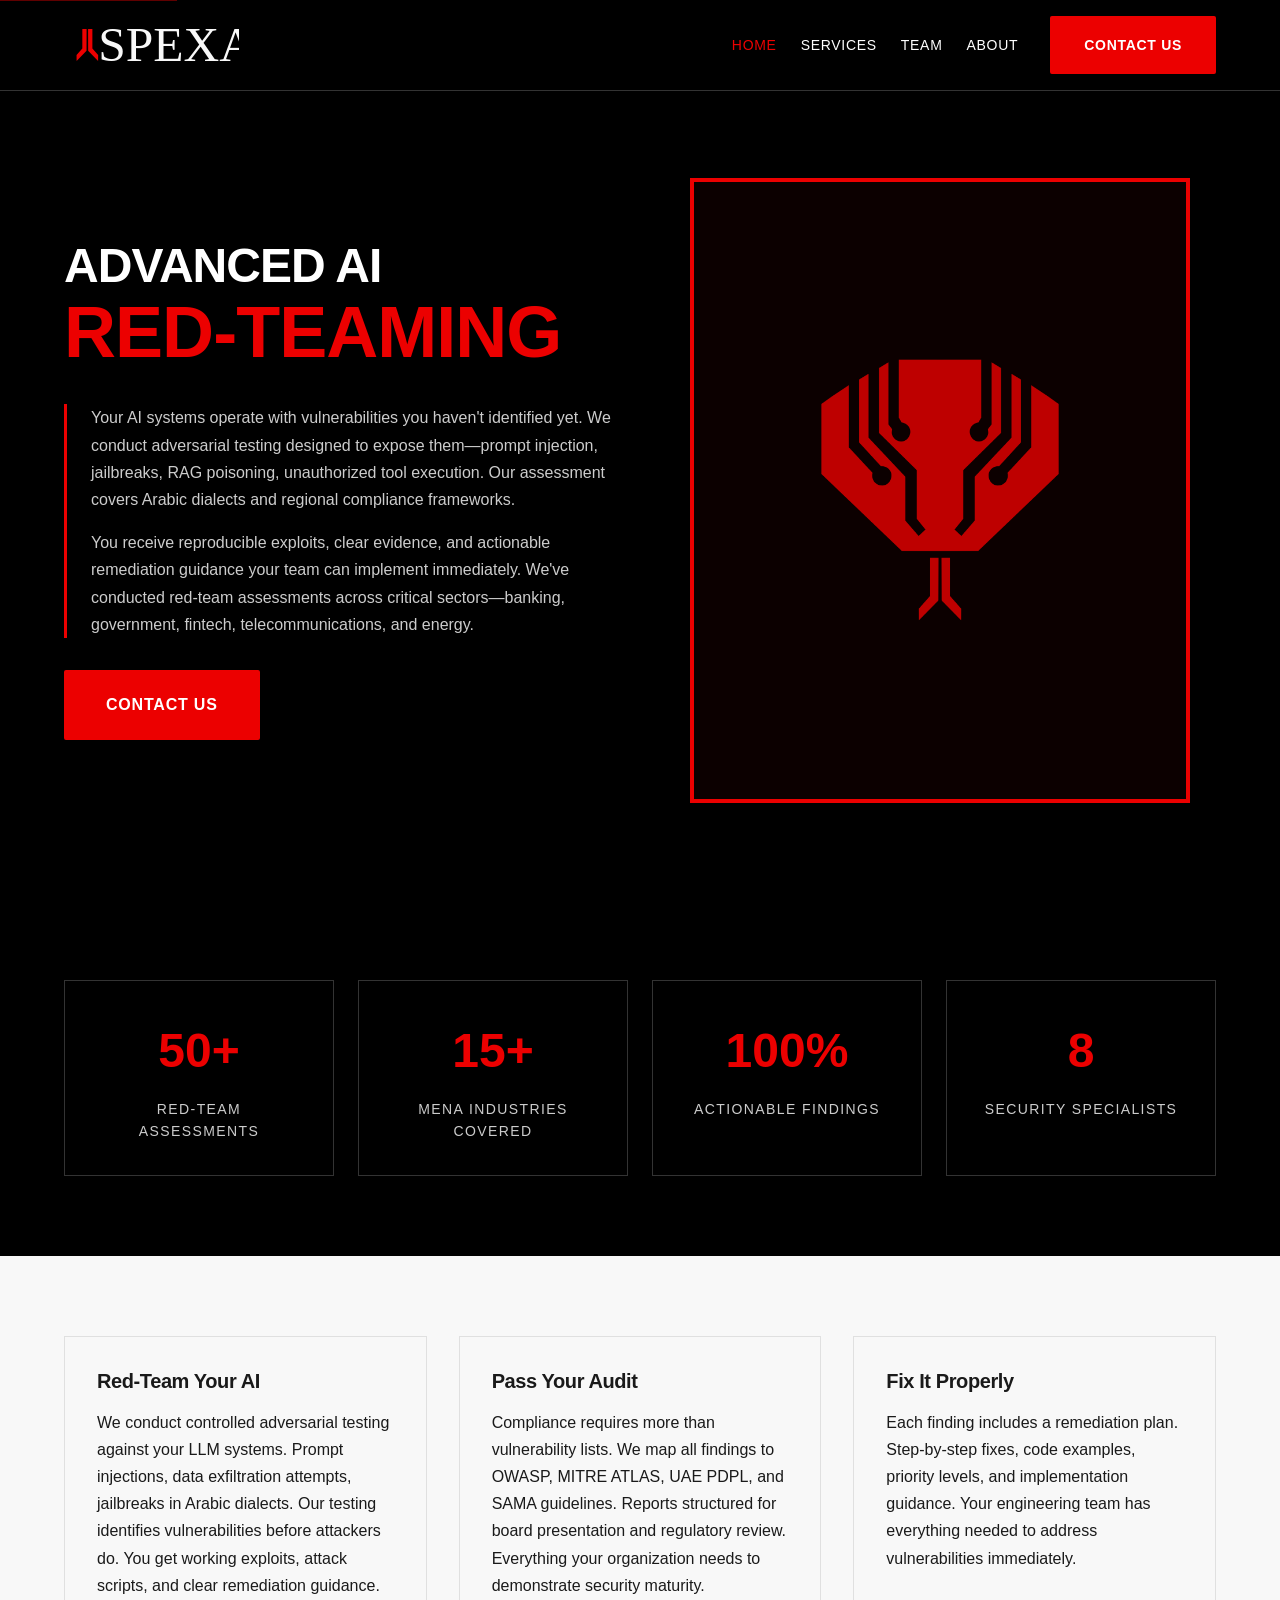
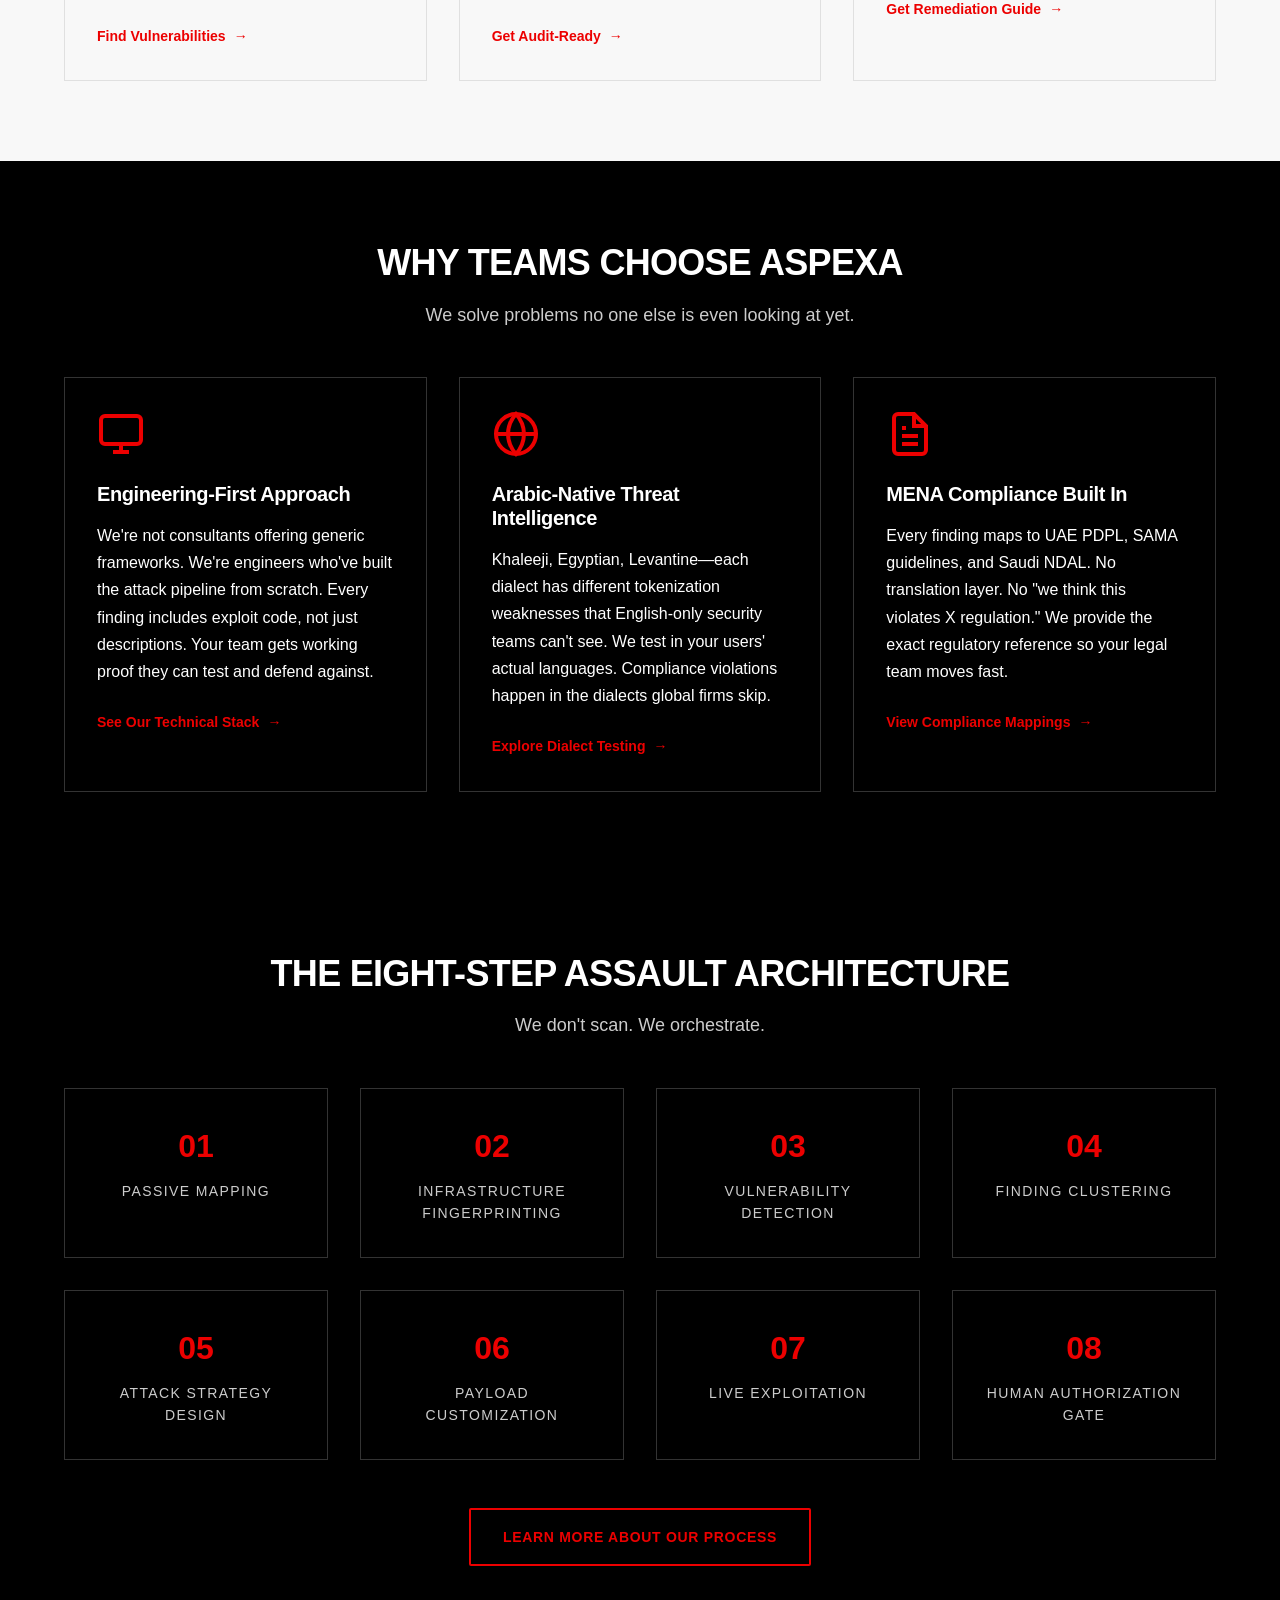
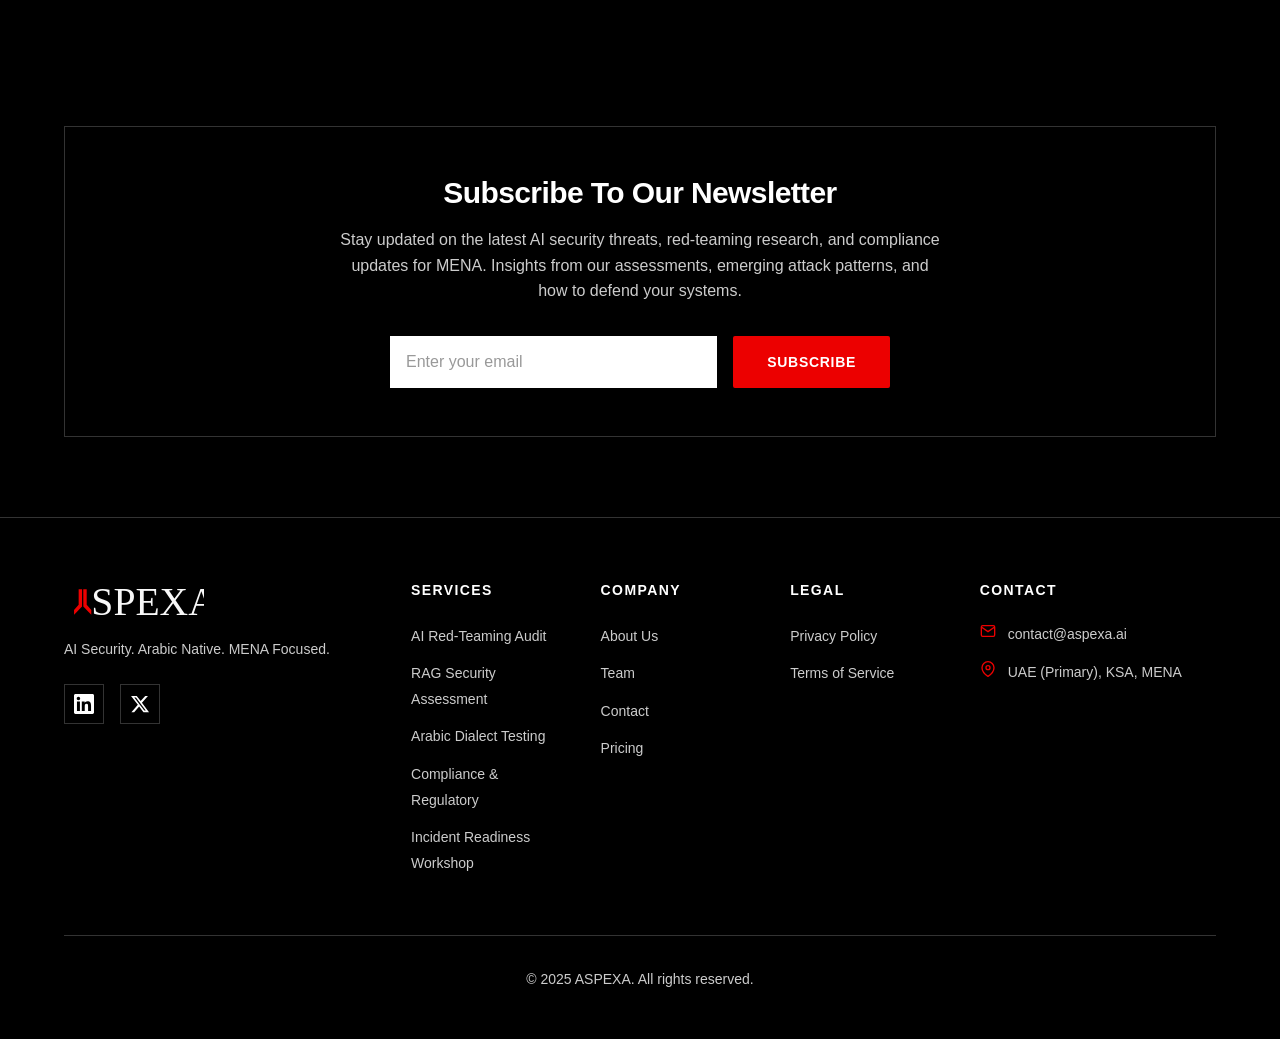
==== commit 0517f4c5: "Redesign hero section with two-column layout - Split layout: text on left, image frame on right - Sp" ====
--- a/index.html
+++ b/index.html
@@ -66,15 +66,29 @@
     <!-- Hero Section -->
     <section class="hero section-dark">
       <div class="container">
-        <div class="hero-content">
-          <h1 class="hero-headline">Advanced AI Red-Teaming</h1>
-          <p class="hero-subheadline">
-            Your AI systems operate with vulnerabilities you haven't identified yet. We conduct adversarial testing designed to expose them—prompt injection, jailbreaks, RAG poisoning, unauthorized tool execution. Our assessment covers Arabic dialects and regional compliance frameworks. You receive reproducible exploits, clear evidence, and actionable remediation guidance your team can implement immediately.
-          </p>
-          <p class="hero-subheadline">
-            We've conducted red-team assessments across MENA's critical sectors—banking, government, fintech, telecommunications, and energy. Our findings have prevented regulatory violations, protected customer data, and mitigated risk before vulnerabilities could be weaponized.
-          </p>
-          <a href="contact.html" class="btn btn-primary btn-lg">Contact Us</a>
+        <div class="hero-grid">
+          <!-- Left Side: Text Content -->
+          <div class="hero-content">
+            <h1 class="hero-headline">
+              <span class="hero-headline-white">Advanced AI</span>
+              <span class="hero-headline-red">Red-Teaming</span>
+            </h1>
+            <div class="hero-text-container">
+              <p class="hero-subheadline">
+                Your AI systems operate with vulnerabilities you haven't identified yet. We conduct adversarial testing designed to expose them—prompt injection, jailbreaks, RAG poisoning, unauthorized tool execution. Our assessment covers Arabic dialects and regional compliance frameworks.
+              </p>
+              <p class="hero-subheadline">
+                You receive reproducible exploits, clear evidence, and actionable remediation guidance your team can implement immediately. We've conducted red-team assessments across critical sectors—banking, government, fintech, telecommunications, and energy.
+              </p>
+            </div>
+            <a href="contact.html" class="btn btn-primary btn-lg">Contact Us</a>
+          </div>
+          <!-- Right Side: Image Placeholder -->
+          <div class="hero-visual">
+            <div class="hero-image-frame">
+              <img src="logos/PNG/Snake Icons/Snake Head Icon Red.png" alt="ASPEXA AI Security" class="hero-image">
+            </div>
+          </div>
         </div>
       </div>
     </section>
--- a/css/styles.css
+++ b/css/styles.css
@@ -1,13 +1,7 @@
 /* ASPEXA Website Stylesheet
    Design: Clean, minimalist, professional cybersecurity aesthetic
    Colors: #000000 (black), #EC0000 (red), #F8F8F8 (light gray)
-   Font: Radjhani (Google Fonts)
 */
-
-/* ========================================
-   GOOGLE FONTS - Radjhani
-======================================== */
-@import url('https://fonts.googleapis.com/css2?family=Rajdhani:wght@300;400;500;600;700&display=swap');
 
 /* ========================================
    CSS CUSTOM PROPERTIES (Design Tokens)
@@ -23,8 +17,8 @@
   --color-border: #333333;
   --color-border-light: #E0E0E0;
 
-  /* Typography - Radjhani as primary */
-  --font-family: 'Rajdhani', sans-serif;
+  /* Typography */
+  --font-family: -apple-system, BlinkMacSystemFont, 'Segoe UI', Roboto, Helvetica, Arial, sans-serif;
   --font-family-mono: 'SF Mono', 'Fira Code', 'Fira Mono', Consolas, monospace;
 
   --font-size-xs: 0.75rem;
@@ -57,10 +51,9 @@
   --max-width-narrow: 800px;
   --border-radius: 2px;
 
-  /* Transitions - Smooth 400-600ms */
-  --transition-fast: 400ms ease;
-  --transition-base: 500ms ease;
-  --transition-slow: 600ms ease;
+  /* Transitions */
+  --transition-fast: 150ms ease;
+  --transition-base: 200ms ease;
 }
 
 /* ========================================
@@ -352,13 +345,11 @@
 .navbar-logo {
   display: flex;
   align-items: center;
-  flex-shrink: 0;
 }
 
 .navbar-logo img {
   height: 36px;
   width: auto;
-  max-width: 180px;
   display: block;
 }
 
@@ -452,54 +443,76 @@
   background-color: var(--color-primary-black);
 }
 
+.hero-grid {
+  display: grid;
+  grid-template-columns: 1fr 1fr;
+  gap: var(--space-12);
+  align-items: center;
+}
+
 .hero-content {
-  max-width: 900px;
+  max-width: 600px;
 }
 
 .hero-headline {
-  font-size: var(--font-size-6xl);
   font-weight: 700;
   text-transform: uppercase;
   margin-bottom: var(--space-8);
   line-height: 1.1;
 }
 
+.hero-headline-white {
+  display: block;
+  font-size: var(--font-size-5xl);
+  color: var(--color-white);
+}
+
+.hero-headline-red {
+  display: block;
+  font-size: 4.5rem;
+  color: var(--color-accent-red);
+  font-weight: 900;
+}
+
+.hero-text-container {
+  border-left: 3px solid var(--color-accent-red);
+  padding-left: var(--space-6);
+  margin-bottom: var(--space-8);
+}
+
 .hero-subheadline {
-  font-size: var(--font-size-lg);
-  color: var(--color-text-light);
-  line-height: 1.8;
-  margin-bottom: var(--space-10);
-}
-
-/* Snake Icon in Hero */
-.hero-icon {
-  margin: var(--space-8) 0;
-  opacity: 0;
-  animation: fadeInSnake 1s ease forwards;
-  animation-delay: 0.3s;
-}
-
-.snake-icon {
-  width: 80px;
-  height: auto;
-  filter: drop-shadow(0 4px 20px rgba(236, 0, 0, 0.3));
-  transition: transform var(--transition-base), filter var(--transition-base);
-}
-
-.snake-icon:hover {
-  transform: scale(1.1);
-  filter: drop-shadow(0 6px 30px rgba(236, 0, 0, 0.5));
-}
-
-@keyframes fadeInSnake {
-  from {
-    opacity: 0;
-    transform: translateY(20px);
-  }
-  to {
-    opacity: 1;
-    transform: translateY(0);
-  }
+  font-size: var(--font-size-base);
+  color: var(--color-text-light);
+  line-height: 1.7;
+  margin-bottom: var(--space-4);
+}
+
+.hero-subheadline:last-child {
+  margin-bottom: 0;
+}
+
+.hero-visual {
+  display: flex;
+  align-items: center;
+  justify-content: center;
+}
+
+.hero-image-frame {
+  width: 100%;
+  max-width: 500px;
+  aspect-ratio: 4/5;
+  border: 4px solid var(--color-accent-red);
+  display: flex;
+  align-items: center;
+  justify-content: center;
+  background-color: rgba(236, 0, 0, 0.05);
+}
+
+.hero-image {
+  max-width: 60%;
+  max-height: 60%;
+  object-fit: contain;
+  opacity: 0.8;
 }
 
 /* ========================================
@@ -607,88 +620,6 @@
 }
 
 /* ========================================
-   SERVICE CARDS - Dark Bordered Design
-======================================== */
-.services-grid {
-  display: grid;
-  grid-template-columns: repeat(2, 1fr);
-  gap: var(--space-8);
-}
-
-.service-card-dark {
-  background-color: transparent;
-  border: 1px dashed rgba(255, 255, 255, 0.15);
-  border-radius: 8px;
-  padding: var(--space-8);
-  transition: border-color 0.3s ease;
-}
-
-.service-card-dark:hover {
-  border-color: rgba(236, 0, 0, 0.4);
-}
-
-.service-card-dark-title {
-  font-size: var(--font-size-xl);
-  font-weight: 700;
-  color: var(--color-accent-red);
-  margin-bottom: var(--space-4);
-  text-transform: uppercase;
-  letter-spacing: 0.02em;
-}
-
-.service-card-dark-description {
-  font-size: var(--font-size-base);
-  color: var(--color-white);
-  margin-bottom: var(--space-6);
-  line-height: 1.7;
-}
-
-.service-card-dark-heading {
-  font-size: var(--font-size-sm);
-  font-weight: 700;
-  color: var(--color-white);
-  text-transform: uppercase;
-  letter-spacing: 0.05em;
-  margin-bottom: var(--space-3);
-  margin-top: var(--space-6);
-}
-
-.service-card-dark-list {
-  margin-bottom: var(--space-4);
-  padding-left: var(--space-5);
-}
-
-.service-card-dark-list li {
-  position: relative;
-  padding-left: var(--space-4);
-  margin-bottom: var(--space-3);
-  font-size: var(--font-size-base);
-  color: var(--color-white);
-  line-height: 1.5;
-  list-style: none;
-}
-
-.service-card-dark-list li::before {
-  content: "•";
-  position: absolute;
-  left: 0;
-  color: var(--color-accent-red);
-  font-weight: 700;
-}
-
-.service-card-dark-ideal {
-  font-size: var(--font-size-sm);
-  color: var(--color-text-light);
-  margin-top: var(--space-6);
-  padding-top: var(--space-4);
-  border-top: 1px solid rgba(255, 255, 255, 0.1);
-}
-
-.service-card-dark-ideal strong {
-  color: var(--color-white);
-}
-
-/* ========================================
    SECTION HEADERS
 ======================================== */
 .section-header {
@@ -809,9 +740,7 @@
 }
 
 .footer-brand-logo {
-  height: 36px;
-  width: auto;
-  max-width: 180px;
+  height: 40px;
   margin-bottom: var(--space-4);
 }
 
@@ -1003,7 +932,7 @@
 }
 
 /* ========================================
-   TEAM CARDS - Modern Design
+   TEAM CARDS
 ======================================== */
 .team-grid {
   display: grid;
@@ -1012,34 +941,21 @@
 }
 
 .team-card {
-  background: linear-gradient(145deg, #ffffff 0%, #f0f0f0 100%);
+  background-color: var(--color-light-gray);
   text-align: center;
-  padding: var(--space-8);
-  border-radius: 16px;
-  box-shadow: 0 4px 20px rgba(0, 0, 0, 0.08);
-  border: 1px solid rgba(0, 0, 0, 0.05);
-  transition: transform 0.3s ease, box-shadow 0.3s ease;
-}
-
-.team-card:hover {
-  transform: translateY(-8px);
-  box-shadow: 0 12px 40px rgba(0, 0, 0, 0.15);
+  padding: var(--space-6);
 }
 
 .team-card-image {
-  width: 140px;
-  height: 140px;
-  margin: 0 auto var(--space-6);
-  background: linear-gradient(135deg, #e0e0e0 0%, #c0c0c0 100%);
+  width: 150px;
+  height: 150px;
+  margin: 0 auto var(--space-4);
+  background-color: #ddd;
   display: flex;
   align-items: center;
   justify-content: center;
-  color: #888;
-  font-size: var(--font-size-sm);
-  border-radius: 50%;
-  overflow: hidden;
-  border: 4px solid var(--color-white);
-  box-shadow: 0 4px 15px rgba(0, 0, 0, 0.1);
+  color: #999;
+  font-size: var(--font-size-sm);
 }
 
 .team-card-image img {
@@ -1049,7 +965,7 @@
 }
 
 .team-card-name {
-  font-size: var(--font-size-xl);
+  font-size: var(--font-size-lg);
   font-weight: 700;
   color: var(--color-text-dark);
   margin-bottom: var(--space-2);
@@ -1058,241 +974,39 @@
 .team-card-role {
   font-size: var(--font-size-sm);
   color: var(--color-accent-red);
-  margin-bottom: var(--space-5);
-  font-weight: 500;
-  line-height: 1.4;
+  margin-bottom: var(--space-4);
 }
 
 .team-card-linkedin {
-  display: inline-flex;
-  align-items: center;
-  justify-content: center;
-  width: 44px;
-  height: 44px;
-  background: linear-gradient(135deg, #0077b5 0%, #005582 100%);
-  border: none;
-  border-radius: 12px;
-  color: var(--color-white);
-  transition: transform 0.2s ease, box-shadow 0.2s ease;
-}
-
-.team-card-linkedin:hover {
-  transform: scale(1.1);
-  box-shadow: 0 4px 15px rgba(0, 119, 181, 0.4);
-  color: var(--color-white);
-}
-
-/* Team page - larger cards in 2-column grid */
-.team-grid-large {
-  display: grid;
-  grid-template-columns: repeat(2, 1fr);
-  gap: var(--space-8);
-}
-
-.team-card-large {
-  padding: var(--space-10);
-  display: flex;
-  flex-direction: column;
-  align-items: center;
-}
-
-.team-card-large .team-card-image {
-  width: 180px;
-  height: 180px;
-  border-width: 5px;
-}
-
-.team-card-large .team-card-name {
-  font-size: var(--font-size-2xl);
-}
-
-.team-card-large .team-card-role {
-  font-size: var(--font-size-base);
-}
-
-/* ========================================
-   TEAM PAGE - Professional Dark Design
-======================================== */
-.team-section {
-  padding-bottom: var(--space-16);
-}
-
-.team-section-header {
-  margin-bottom: var(--space-10);
-}
-
-.team-section-label {
-  display: inline-block;
-  font-size: var(--font-size-xs);
-  text-transform: uppercase;
-  letter-spacing: 0.2em;
-  color: var(--color-accent-red);
-  font-weight: 600;
-  margin-bottom: var(--space-3);
-}
-
-.team-section-title {
-  font-size: var(--font-size-3xl);
-  font-weight: 700;
-  color: var(--color-white);
-}
-
-/* Team Grids */
-.team-leadership-grid {
-  display: grid;
-  grid-template-columns: repeat(3, 1fr);
-  gap: var(--space-8);
-  justify-items: center;
-}
-
-.team-exec-grid {
-  display: grid;
-  grid-template-columns: repeat(3, 1fr);
-  gap: var(--space-8);
-  justify-items: center;
-}
-
-.team-tech-grid {
-  display: grid;
-  grid-template-columns: repeat(3, 1fr);
-  gap: var(--space-8);
-  justify-items: center;
-}
-
-/* Team Member Card - Dark Professional */
-.team-member-card {
-  background: transparent;
-  border: none;
-  border-radius: 16px;
-  padding: var(--space-4);
-  text-align: center;
-  transition: transform 0.3s ease;
-}
-
-.team-member-card:hover {
-  transform: translateY(-4px);
-}
-
-/* Featured Card (Co-Founders) */
-.team-member-featured {
-  background: transparent;
-}
-
-.team-member-featured:hover {
-  /* No border change needed */
-}
-
-/* Team Member Image */
-.team-member-image {
-  width: 280px;
-  height: 320px;
-  margin: 0 auto var(--space-5);
-  border-radius: 12px;
-  overflow: hidden;
-  background: linear-gradient(135deg, rgba(255,255,255,0.1) 0%, rgba(255,255,255,0.05) 100%);
-  position: relative;
-}
-
-.team-member-featured .team-member-image {
-  width: 280px;
-  height: 320px;
-}
-
-/* Red overlay effect on hover */
-.team-member-image::after {
-  content: '';
-  position: absolute;
-  top: 0;
-  left: 0;
-  right: 0;
-  bottom: 0;
-  background: linear-gradient(135deg, rgba(236, 0, 0, 0.6) 0%, rgba(180, 0, 0, 0.4) 100%);
-  opacity: 0;
-  transition: opacity var(--transition-base);
-  pointer-events: none;
-  mix-blend-mode: multiply;
-}
-
-.team-member-card:hover .team-member-image::after {
-  opacity: 1;
-}
-
-/* Add red glow on hover */
-.team-member-card:hover .team-member-image {
-  box-shadow: 0 0 30px rgba(236, 0, 0, 0.4), 0 0 60px rgba(236, 0, 0, 0.2);
-}
-
-.team-member-placeholder {
-  width: 100%;
-  height: 100%;
-  display: flex;
-  align-items: center;
-  justify-content: center;
-  color: rgba(255, 255, 255, 0.3);
-}
-
-.team-member-image img {
-  width: 100%;
-  height: 100%;
-  object-fit: cover;
-  filter: grayscale(100%);
-  transition: filter var(--transition-base), transform var(--transition-base);
-}
-
-.team-member-card:hover .team-member-image img {
-  filter: grayscale(0%);
-  transform: scale(1.05);
-}
-
-/* Team Member Info */
-.team-member-info {
-  display: flex;
-  flex-direction: column;
-  align-items: center;
-}
-
-.team-member-name {
-  font-size: var(--font-size-lg);
-  font-weight: 700;
-  color: var(--color-white);
-  margin-bottom: var(--space-2);
-}
-
-.team-member-featured .team-member-name {
-  font-size: var(--font-size-xl);
-}
-
-.team-member-role {
-  font-size: var(--font-size-sm);
-  color: var(--color-accent-red);
-  margin-bottom: var(--space-4);
-  line-height: 1.4;
-  font-weight: 500;
-}
-
-.team-member-featured .team-member-role {
-  color: var(--color-accent-red);
-  font-weight: 500;
-}
-
-/* LinkedIn Button */
-.team-member-linkedin {
   display: inline-flex;
   align-items: center;
   justify-content: center;
   width: 36px;
   height: 36px;
-  background: rgba(255, 255, 255, 0.05);
-  border: 1px solid rgba(255, 255, 255, 0.1);
-  border-radius: 8px;
-  color: var(--color-text-light);
-  transition: all 0.2s ease;
-}
-
-.team-member-linkedin:hover {
-  background: var(--color-accent-red);
+  border: 1px solid var(--color-border-light);
+  color: var(--color-text-dark);
+  transition: background-color var(--transition-fast), color var(--transition-fast);
+}
+
+.team-card-linkedin:hover {
+  background-color: var(--color-accent-red);
   border-color: var(--color-accent-red);
   color: var(--color-white);
+}
+
+/* Team page - larger cards */
+.team-grid-large {
+  grid-template-columns: repeat(2, 1fr);
+  gap: var(--space-8);
+}
+
+.team-card-large {
+  padding: var(--space-8);
+}
+
+.team-card-large .team-card-image {
+  width: 200px;
+  height: 200px;
 }
 
 /* ========================================
@@ -1355,144 +1069,56 @@
 }
 
 /* ========================================
-   PRICING CARDS - Modern Design
+   PRICING CARDS
 ======================================== */
 .pricing-grid {
   display: grid;
   grid-template-columns: repeat(3, 1fr);
-  gap: var(--space-6);
-  align-items: stretch;
+  gap: var(--space-8);
 }
 
 .pricing-card {
-  background: linear-gradient(180deg, #ffffff 0%, #fafafa 100%);
+  background-color: var(--color-light-gray);
   color: var(--color-text-dark);
-  padding: var(--space-10);
+  padding: var(--space-8);
   text-align: center;
-  border-radius: 24px;
-  box-shadow: 0 4px 25px rgba(0, 0, 0, 0.08);
-  border: 1px solid rgba(0, 0, 0, 0.06);
-  position: relative;
-  display: flex;
-  flex-direction: column;
-  transition: transform 0.3s ease, box-shadow 0.3s ease;
-}
-
-.pricing-card:hover {
-  transform: translateY(-5px);
-  box-shadow: 0 12px 40px rgba(0, 0, 0, 0.12);
-}
-
-/* Featured/Popular Card */
-.pricing-card.featured {
-  background: linear-gradient(180deg, #1a1a1a 0%, #000000 100%);
-  color: var(--color-white);
-  transform: scale(1.05);
-  z-index: 10;
-  border: 2px solid var(--color-accent-red);
-  box-shadow: 0 8px 40px rgba(236, 0, 0, 0.2);
-}
-
-.pricing-card.featured:hover {
-  transform: scale(1.05) translateY(-5px);
-  box-shadow: 0 15px 50px rgba(236, 0, 0, 0.3);
-}
-
-.pricing-card-badge {
-  position: absolute;
-  top: -14px;
-  left: 50%;
-  transform: translateX(-50%);
-  background: linear-gradient(135deg, var(--color-accent-red) 0%, #b30000 100%);
-  color: var(--color-white);
-  padding: var(--space-2) var(--space-6);
-  font-size: var(--font-size-xs);
-  font-weight: 700;
+}
+
+.pricing-card-tier {
+  font-size: var(--font-size-sm);
   text-transform: uppercase;
   letter-spacing: 0.1em;
-  border-radius: 20px;
-  box-shadow: 0 4px 15px rgba(236, 0, 0, 0.4);
-}
-
-.pricing-card-tier {
-  font-size: var(--font-size-xs);
-  text-transform: uppercase;
-  letter-spacing: 0.15em;
-  color: var(--color-accent-red);
-  margin-bottom: var(--space-3);
-  font-weight: 600;
-}
-
-.pricing-card.featured .pricing-card-tier {
-  color: var(--color-accent-red);
+  color: var(--color-accent-red);
+  margin-bottom: var(--space-4);
 }
 
 .pricing-card-title {
   font-size: var(--font-size-2xl);
-  font-weight: 800;
-  margin-bottom: var(--space-2);
+  font-weight: 700;
+  margin-bottom: var(--space-4);
 }
 
 .pricing-card-duration {
   font-size: var(--font-size-sm);
-  color: #888;
-  margin-bottom: var(--space-8);
-  padding-bottom: var(--space-6);
-  border-bottom: 1px solid rgba(0, 0, 0, 0.1);
-}
-
-.pricing-card.featured .pricing-card-duration {
-  color: var(--color-text-light);
-  border-bottom-color: rgba(255, 255, 255, 0.1);
+  color: #666;
+  margin-bottom: var(--space-6);
 }
 
 .pricing-card-features {
   text-align: left;
   margin-bottom: var(--space-8);
-  flex-grow: 1;
 }
 
 .pricing-card-features li {
   padding: var(--space-3) 0;
-  font-size: var(--font-size-sm);
-  display: flex;
-  align-items: flex-start;
-  gap: var(--space-3);
-}
-
-.pricing-card-features li::before {
-  content: "✓";
-  color: var(--color-accent-red);
-  font-weight: 700;
-  flex-shrink: 0;
-}
-
-.pricing-card.featured .pricing-card-features li {
-  color: var(--color-text-light);
+  border-bottom: 1px solid var(--color-border-light);
+  font-size: var(--font-size-sm);
 }
 
 .pricing-card-price {
   font-size: var(--font-size-lg);
-  font-weight: 700;
+  font-weight: 600;
   margin-bottom: var(--space-6);
-  color: var(--color-text-dark);
-}
-
-.pricing-card.featured .pricing-card-price {
-  color: var(--color-white);
-}
-
-.pricing-card .btn {
-  width: 100%;
-  padding: var(--space-4) var(--space-6);
-  border-radius: 12px;
-  font-size: var(--font-size-sm);
-}
-
-.pricing-card.featured .btn {
-  background: linear-gradient(135deg, var(--color-accent-red) 0%, #b30000 100%);
-  border-color: var(--color-accent-red);
-  box-shadow: 0 4px 15px rgba(236, 0, 0, 0.3);
 }
 
 /* ========================================
@@ -1666,18 +1292,6 @@
     grid-template-columns: repeat(3, 1fr);
   }
 
-  .team-leadership-grid {
-    grid-template-columns: repeat(3, 1fr);
-  }
-
-  .team-exec-grid {
-    grid-template-columns: repeat(3, 1fr);
-  }
-
-  .team-tech-grid {
-    grid-template-columns: repeat(3, 1fr);
-  }
-
   .footer-grid {
     grid-template-columns: repeat(3, 1fr);
   }
@@ -1688,6 +1302,28 @@
 }
 
 @media (max-width: 768px) {
+  .hero-grid {
+    grid-template-columns: 1fr;
+    gap: var(--space-8);
+  }
+
+  .hero-visual {
+    order: -1;
+  }
+
+  .hero-image-frame {
+    max-width: 300px;
+    aspect-ratio: 1/1;
+  }
+
+  .hero-headline-white {
+    font-size: var(--font-size-3xl);
+  }
+
+  .hero-headline-red {
+    font-size: var(--font-size-4xl);
+  }
+
   h1, .hero-headline {
     font-size: var(--font-size-4xl);
   }
@@ -1725,30 +1361,6 @@
     grid-template-columns: repeat(2, 1fr);
   }
 
-  .team-leadership-grid {
-    grid-template-columns: 1fr;
-    max-width: 320px;
-    margin: 0 auto;
-  }
-
-  .team-exec-grid {
-    grid-template-columns: 1fr;
-    max-width: 320px;
-    margin: 0 auto;
-  }
-
-  .team-tech-grid {
-    grid-template-columns: 1fr;
-    max-width: 320px;
-    margin: 0 auto;
-  }
-
-  .team-member-image {
-    width: 100%;
-    max-width: 280px;
-    height: 300px;
-  }
-
   .footer-grid {
     grid-template-columns: 1fr;
     text-align: center;
@@ -1770,10 +1382,6 @@
     grid-template-columns: 1fr;
   }
 
-  .services-grid {
-    grid-template-columns: 1fr;
-  }
-
   .newsletter-form {
     flex-direction: column;
   }
@@ -1813,18 +1421,6 @@
   .team-grid,
   .team-grid-large {
     grid-template-columns: 1fr;
-  }
-
-  .team-tech-grid {
-    grid-template-columns: 1fr;
-    max-width: 300px;
-    margin: 0 auto;
-  }
-
-  .team-member-image {
-    width: 100%;
-    max-width: 260px;
-    height: 280px;
   }
 
   .location-grid {
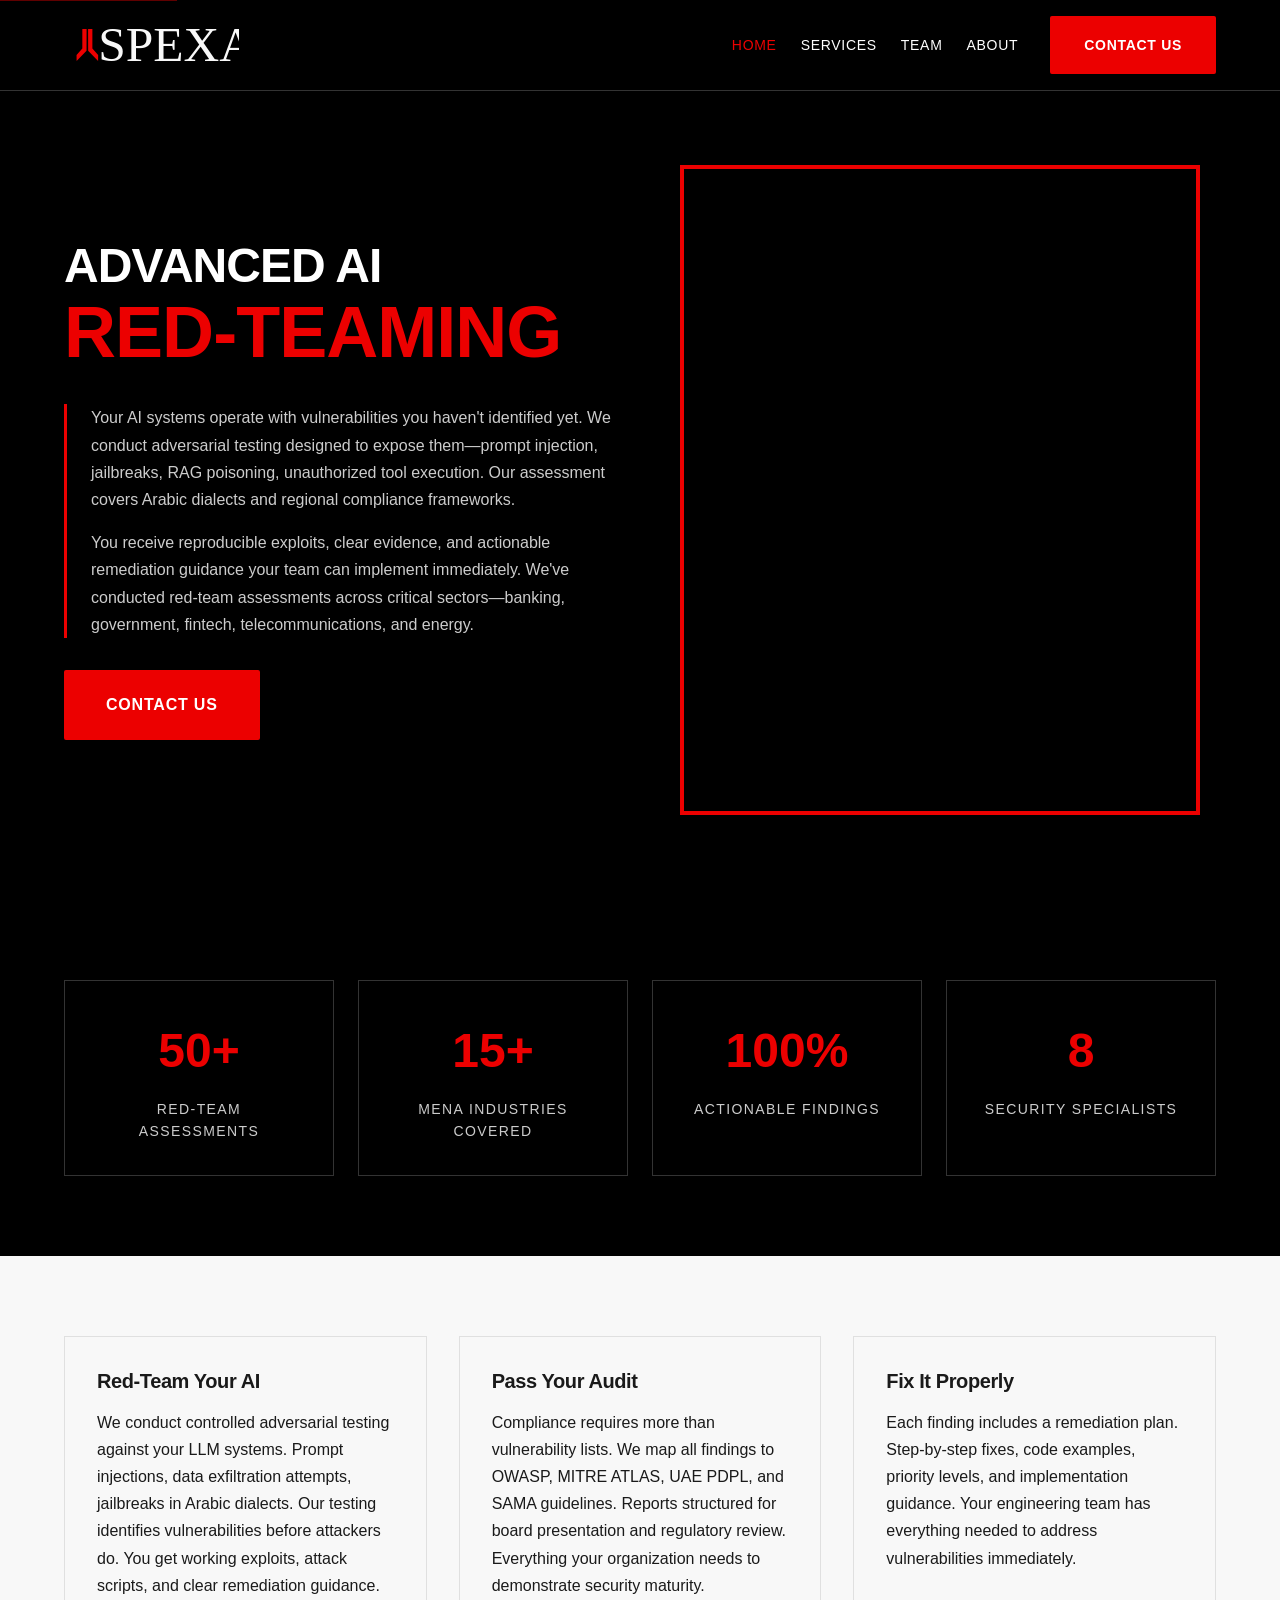
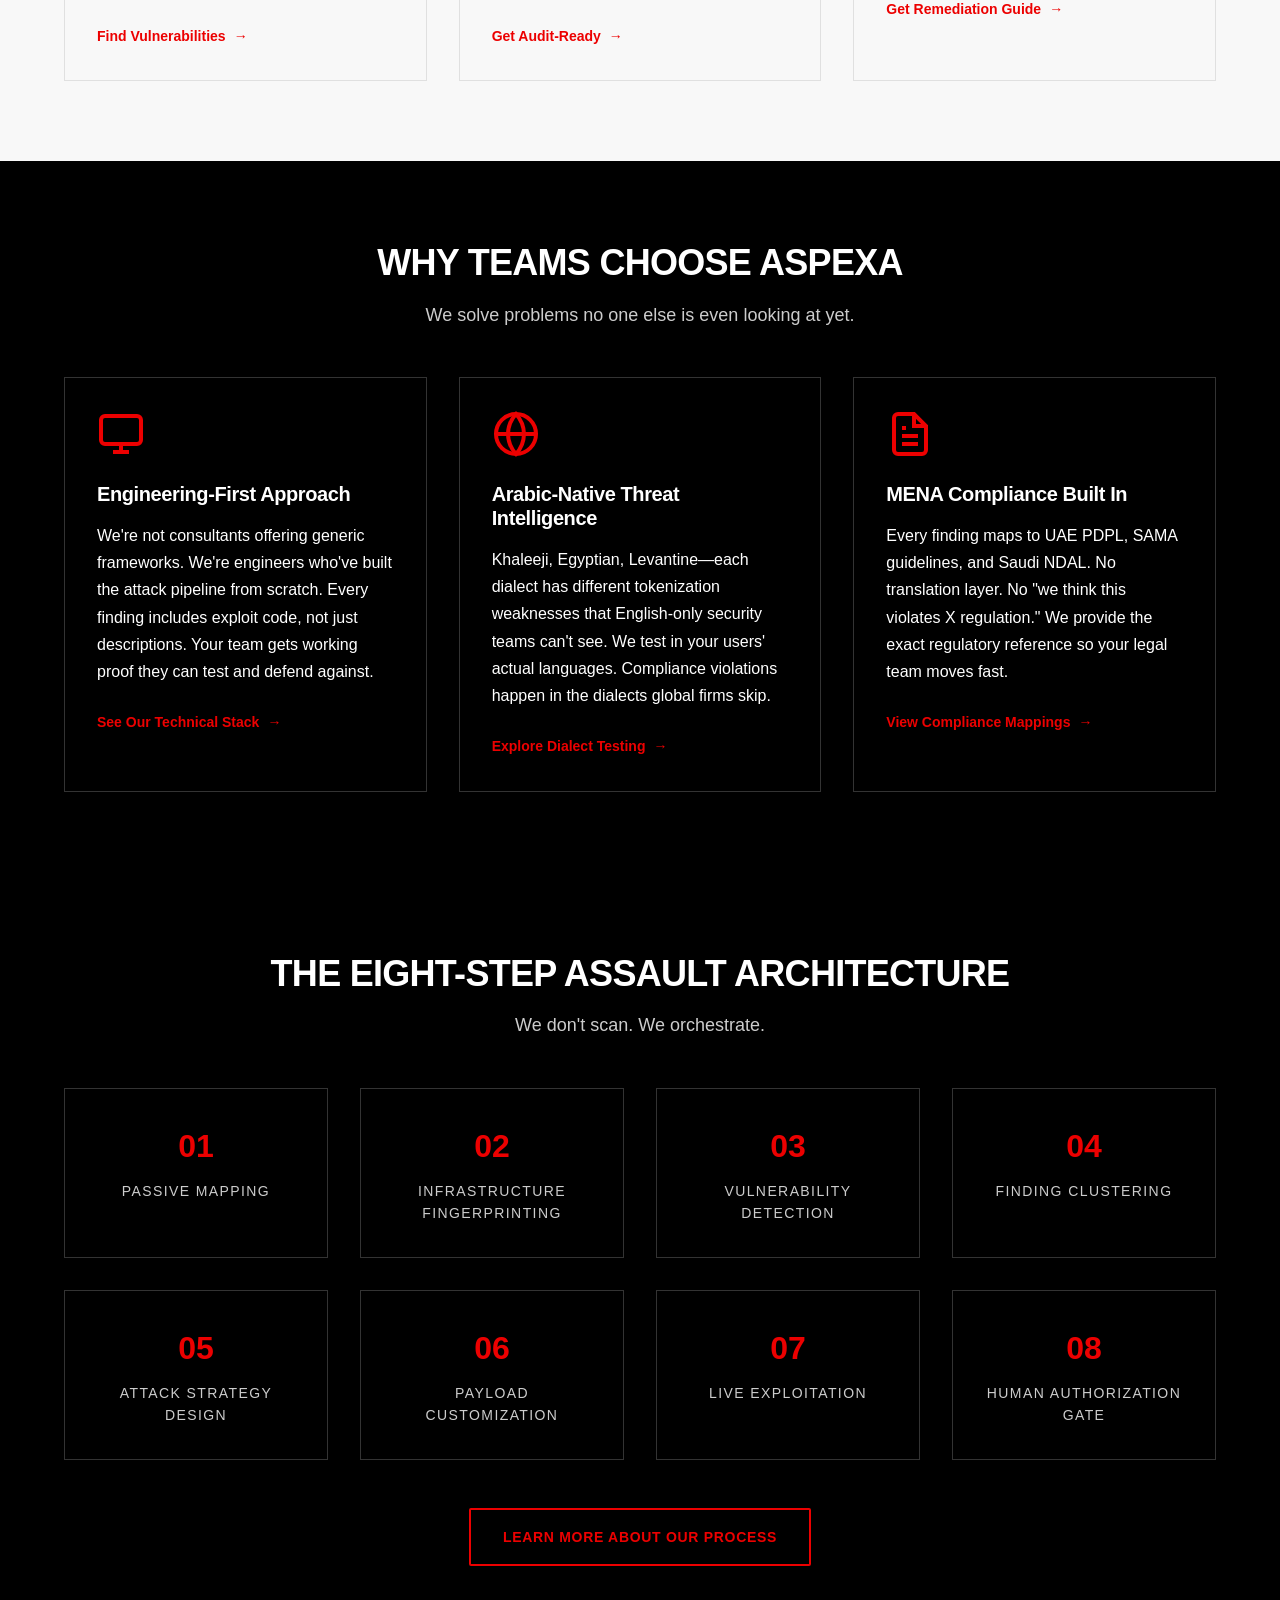
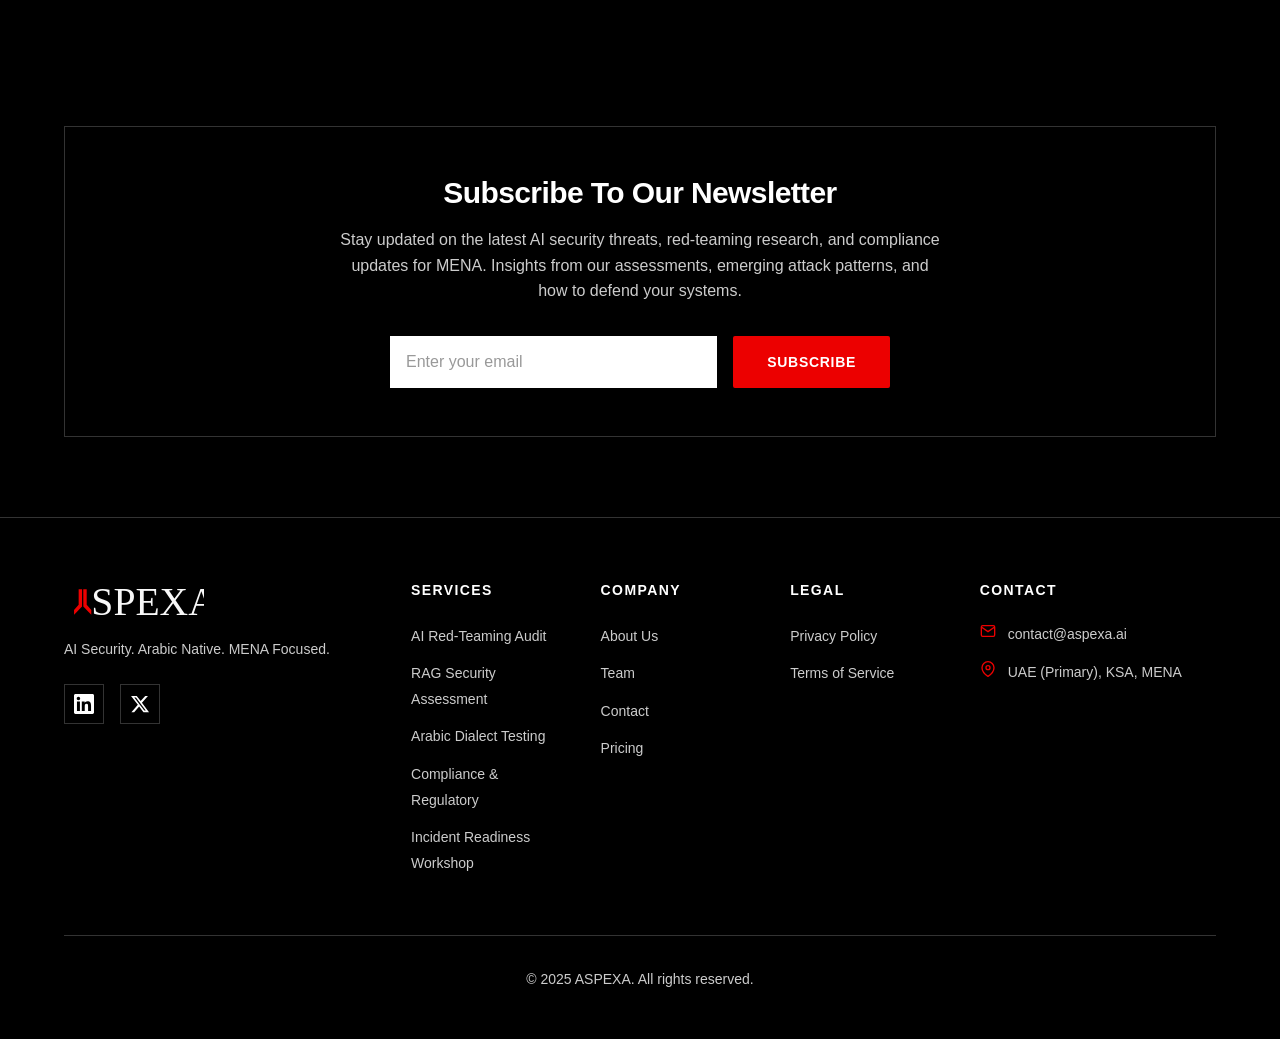
==== commit 64727f18: "Fix hero section layout - use empty red box visual - Remove image from hero right column - Use pure " ====
--- a/index.html
+++ b/index.html
@@ -67,7 +67,7 @@
     <section class="hero section-dark">
       <div class="container">
         <div class="hero-grid">
-          <!-- Left Side: Text Content -->
+          <!-- Left Column: Text Content -->
           <div class="hero-content">
             <h1 class="hero-headline">
               <span class="hero-headline-white">Advanced AI</span>
@@ -83,11 +83,9 @@
             </div>
             <a href="contact.html" class="btn btn-primary btn-lg">Contact Us</a>
           </div>
-          <!-- Right Side: Image Placeholder -->
+          <!-- Right Column: Red Box Visual -->
           <div class="hero-visual">
-            <div class="hero-image-frame">
-              <img src="logos/PNG/Snake Icons/Snake Head Icon Red.png" alt="ASPEXA AI Security" class="hero-image">
-            </div>
+            <div class="hero-red-box"></div>
           </div>
         </div>
       </div>
--- a/css/styles.css
+++ b/css/styles.css
@@ -495,24 +495,15 @@
   display: flex;
   align-items: center;
   justify-content: center;
-}
-
-.hero-image-frame {
+  height: 100%;
+}
+
+.hero-red-box {
   width: 100%;
-  max-width: 500px;
+  max-width: 520px;
   aspect-ratio: 4/5;
   border: 4px solid var(--color-accent-red);
-  display: flex;
-  align-items: center;
-  justify-content: center;
-  background-color: rgba(236, 0, 0, 0.05);
-}
-
-.hero-image {
-  max-width: 60%;
-  max-height: 60%;
-  object-fit: contain;
-  opacity: 0.8;
+  background-color: transparent;
 }
 
 /* ========================================
@@ -1311,8 +1302,8 @@
     order: -1;
   }
 
-  .hero-image-frame {
-    max-width: 300px;
+  .hero-red-box {
+    max-width: 280px;
     aspect-ratio: 1/1;
   }
 
